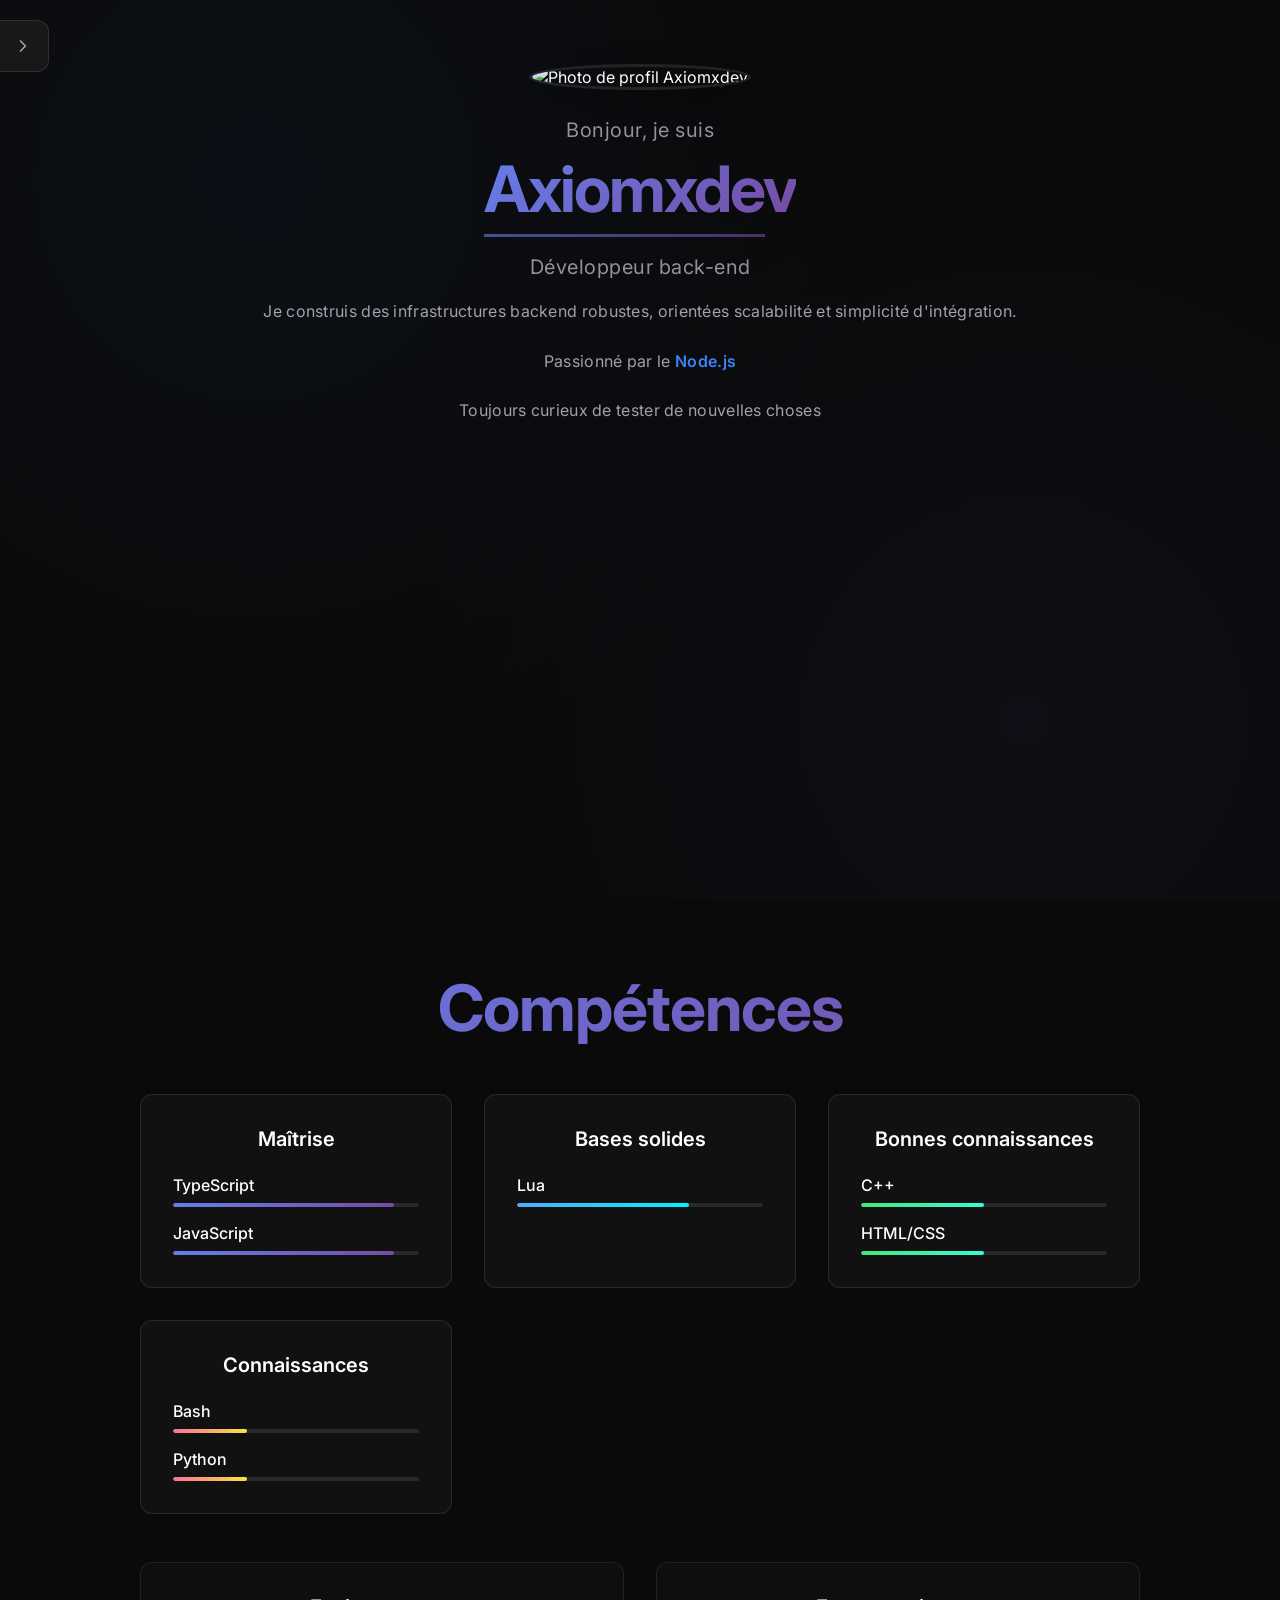
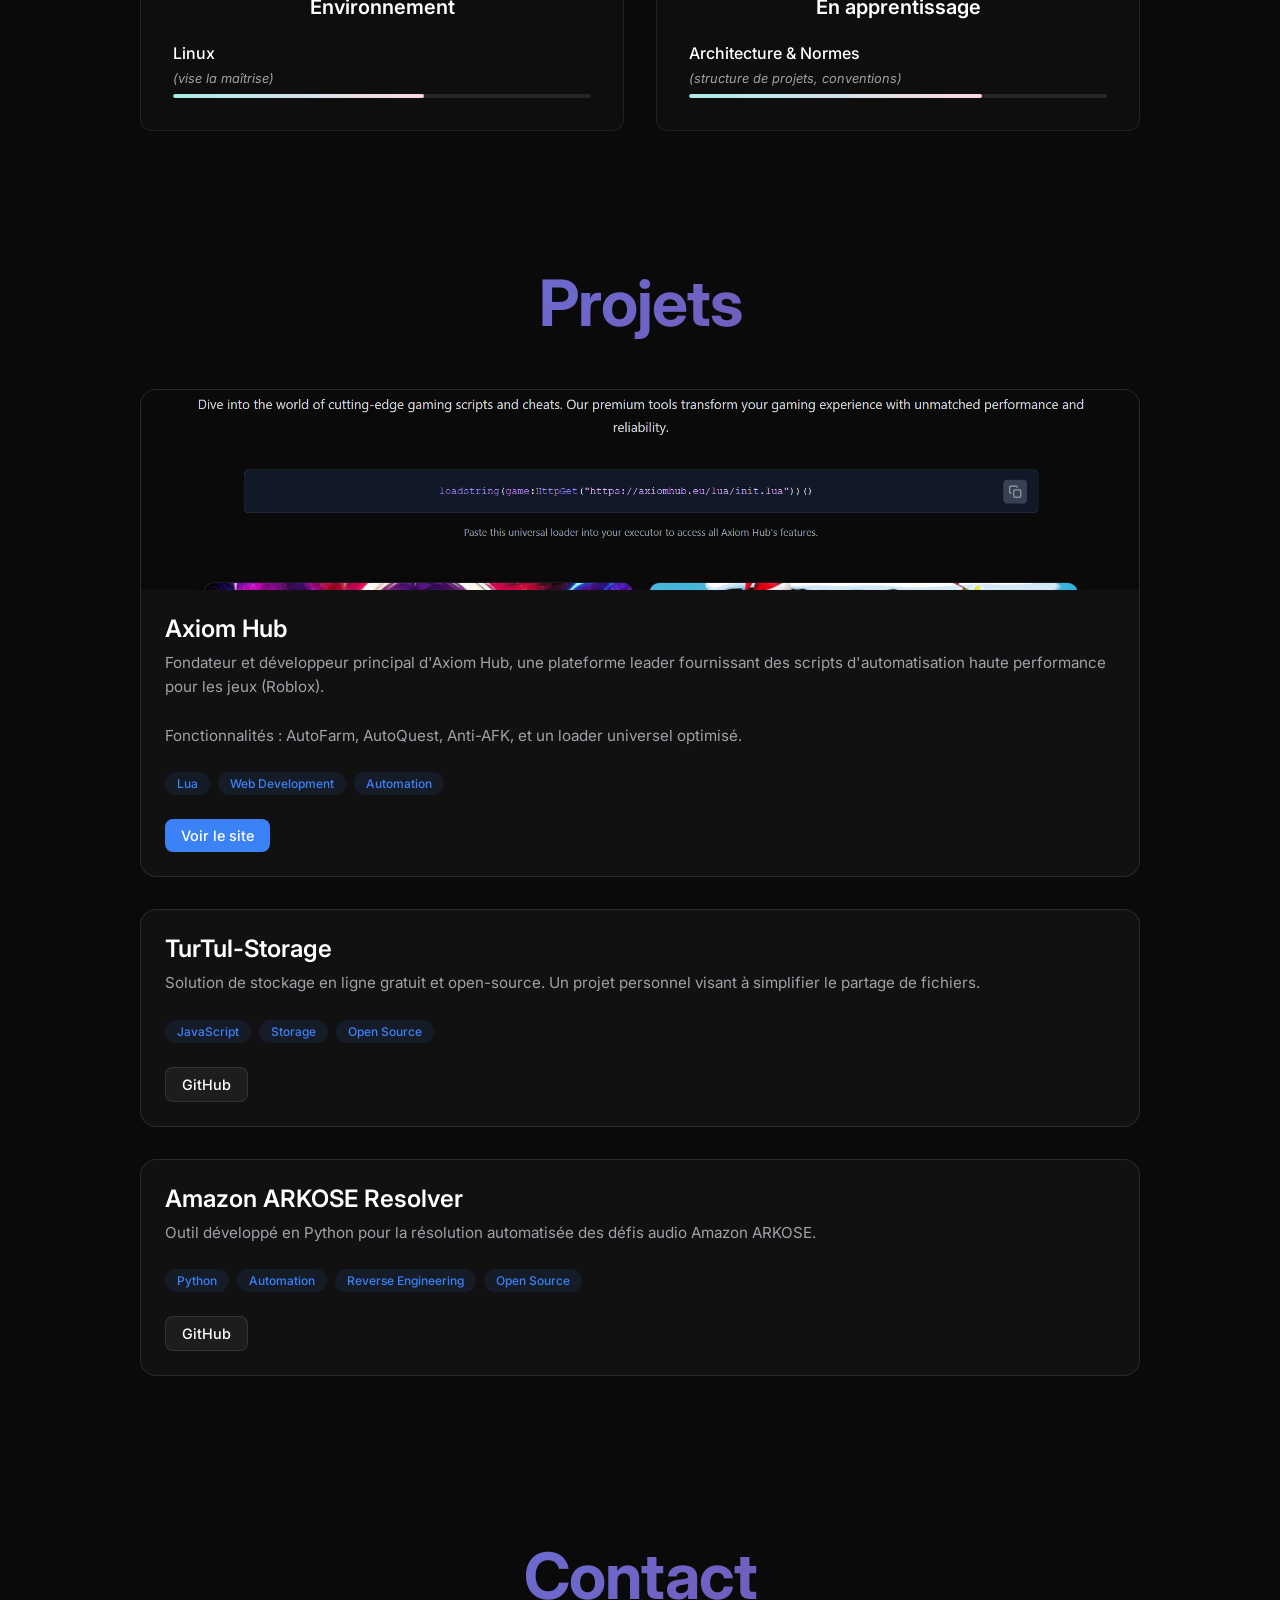
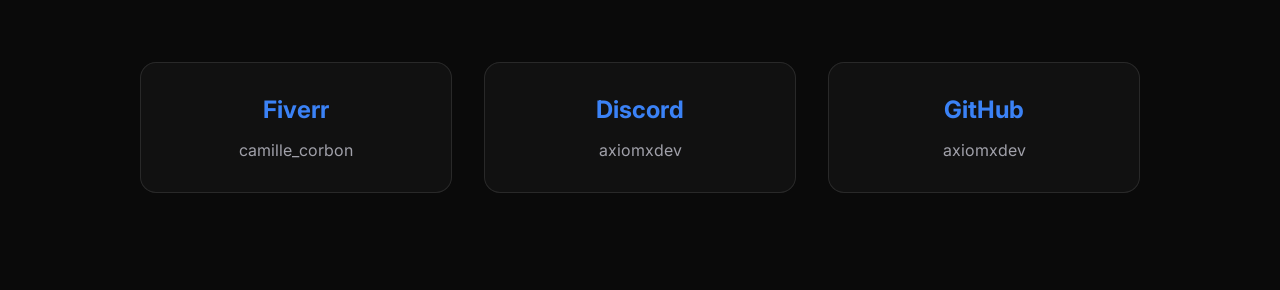
==== index.html @ a94a28b5 "Initialisation et mise à jour du portfolio : section projets, contacts, corrections d'affichage" ====
<!DOCTYPE html>
<html lang="fr">
<head>
    <meta charset="UTF-8">
    <meta name="viewport" content="width=device-width, initial-scale=1.0">
    <title>Portfolio Axiomxdev</title>
    <link rel="stylesheet" href="css/home.css">
</head>
<body>
    <header>
        <nav class="navbar">
            <ul>
                <li><a href="#Presentation">Présentation</a></li>
                <li><a href="#Skills">Compétences</a></li>
                <li><a href="#Projects">Projets</a></li>
                <li><a href="#Contact">Contact</a></li>
            </ul>
        </nav>
        
    </header>
    <main class="content">
        <section class="presentation" id="Presentation">
            <div class="profile-photo">
                <img src="img/moi.png" alt="Photo de profil Axiomxdev">
            </div>
            <div class="presentation-text">
                <br>
                <p class="p-normal">
                    Bonjour, je suis
                </p>
                <p class="p-huge">
                    <strong>Axiomxdev</strong>
                </p>
                <br>
                <p class="p-normal">
                    Développeur back-end
                </p>
                <p class="p-description">
                    Je construis des infrastructures backend robustes, orientées scalabilité et simplicité d'intégration.
                </p>
                <p class="p-description">
                    Passionné par le <span class="highlight">Node.js</span>
                </p>
                <p class="p-description">
                    Toujours curieux de tester de nouvelles choses
                </p>
            </div>
        </section>
        
        <section class="skills" id="Skills">
            <div class="skills-container">
                <h2 class="section-title">Compétences</h2>
                
                <div class="skills-grid">
                    <div class="skill-category">
                        <h3 class="category-title">Maîtrise</h3>
                        <div class="skills-list">
                            <div class="skill-item expert">
                                <span class="skill-name">TypeScript</span>
                                <div class="skill-level"></div>
                            </div>
                            <div class="skill-item expert">
                                <span class="skill-name">JavaScript</span>
                                <div class="skill-level"></div>
                            </div>
                        </div>
                    </div>
                    
                    <div class="skill-category">
                        <h3 class="category-title">Bases solides</h3>
                        <div class="skills-list">
                            <div class="skill-item intermediate">
                                <span class="skill-name">Lua</span>
                                <div class="skill-level"></div>
                            </div>
                        </div>
                    </div>
                    
                    <div class="skill-category">
                        <h3 class="category-title">Bonnes connaissances</h3>
                        <div class="skills-list">
                            <div class="skill-item good">
                                <span class="skill-name">C++</span>
                                <div class="skill-level"></div>
                            </div>
                            <div class="skill-item good">
                                <span class="skill-name">HTML/CSS</span>
                                <div class="skill-level"></div>
                            </div>
                        </div>
                    </div>
                    
                    <div class="skill-category">
                        <h3 class="category-title">Connaissances</h3>
                        <div class="skills-list">
                            <div class="skill-item basic">
                                <span class="skill-name">Bash</span>
                                <div class="skill-level"></div>
                            </div>
                            <div class="skill-item basic">
                                <span class="skill-name">Python</span>
                                <div class="skill-level"></div>
                            </div>
                        </div>
                    </div>
                </div>
                
                <div class="additional-skills">
                    <div class="environment-skill">
                        <h3 class="category-title">Environnement</h3>
                        <div class="skill-item learning-basic">
                            <span class="skill-name">Linux</span>
                            <span class="skill-note">(vise la maîtrise)</span>
                            <div class="skill-level"></div>
                        </div>
                    </div>
                    
                    <div class="learning-skill">
                        <h3 class="category-title">En apprentissage</h3>
                        <div class="skill-item learning-good">
                            <span class="skill-name">Architecture & Normes</span>
                            <span class="skill-note">(structure de projets, conventions)</span>
                            <div class="skill-level"></div>
                        </div>
                    </div>
                </div>
            </div>
        </section>
        <section class="projects" id="Projects">
            <div class="skills-container">
                <h2 class="section-title">Projets</h2>
                
                <div class="projects-grid">
                    <!-- Axiom Hub -->
                    <div class="project-card">
                        <div class="project-image">
                            <img src="img/axiomhub.png" alt="Axiom Hub">
                        </div>
                        <div class="project-content">
                            <h3 class="project-title">Axiom Hub</h3>
                            <p class="project-description">
                                Fondateur et développeur principal d'Axiom Hub, une plateforme leader fournissant des scripts d'automatisation haute performance pour les jeux (Roblox). 
                                <br><br>
                                Fonctionnalités : AutoFarm, AutoQuest, Anti-AFK, et un loader universel optimisé.
                            </p>
                            <div class="project-tags">
                                <span class="tag">Lua</span>
                                <span class="tag">Web Development</span>
                                <span class="tag">Automation</span>
                            </div>
                            <div class="project-links">
                                <a href="https://axiomhub.eu" target="_blank" class="btn-project btn-primary">Voir le site</a>
                            </div>
                        </div>
                    </div>

                    <!-- TurTul-Storage -->
                    <div class="project-card">
                        <div class="project-content">
                            <h3 class="project-title">TurTul-Storage</h3>
                            <p class="project-description">
                                Solution de stockage en ligne gratuit et open-source. Un projet personnel visant à simplifier le partage de fichiers.
                            </p>
                            <div class="project-tags">
                                <span class="tag">JavaScript</span>
                                <span class="tag">Storage</span>
                                <span class="tag">Open Source</span>
                            </div>
                            <div class="project-links">
                                <a href="https://github.com/axiomxdev/TurTul-Storage" target="_blank" class="btn-project btn-secondary">GitHub</a>
                            </div>
                        </div>
                    </div>

                    <!-- Amazon ARKOSE Resolver -->
                    <div class="project-card">
                        <div class="project-content">
                            <h3 class="project-title">Amazon ARKOSE Resolver</h3>
                            <p class="project-description">
                                Outil développé en Python pour la résolution automatisée des défis audio Amazon ARKOSE.
                            </p>
                            <div class="project-tags">
                                <span class="tag">Python</span>
                                <span class="tag">Automation</span>
                                <span class="tag">Reverse Engineering</span>
                                <span class="tag">Open Source</span>
                            </div>
                            <div class="project-links">
                                <a href="https://github.com/axiomxdev/Amazon-ARKOSE-audio-resolver" target="_blank" class="btn-project btn-secondary">GitHub</a>
                            </div>
                        </div>
                    </div>
                </div>
            </div>
        </section>

        <section class="contact" id="Contact">
            <div class="skills-container">
                <h2 class="section-title">Contact</h2>
                <div class="contact-grid">
                    <a href="https://www.fiverr.com/camille_corbon" target="_blank" class="contact-card">
                        <div class="contact-icon">
                            <span>Fiverr</span>
                        </div>
                        <div class="contact-info">
                            <p>camille_corbon</p>
                        </div>
                    </a>
                    
                    <div class="contact-card">
                        <div class="contact-icon">
                            <span>Discord</span>
                        </div>
                        <div class="contact-info">
                            <p>axiomxdev</p>
                        </div>
                    </div>

                    <a href="https://github.com/axiomxdev" target="_blank" class="contact-card">
                        <div class="contact-icon">
                            <span>GitHub</span>
                        </div>
                        <div class="contact-info">
                            <p>axiomxdev</p>
                        </div>
                    </a>
                </div>
            </div>
        </section>
    </main>
    <script src="js/home.js"></script>
</body>
</html>
---- css/home.css ----
/* Import de polices modernes */
@import url('https://fonts.googleapis.com/css2?family=Inter:wght@300;400;500;600;700&family=JetBrains+Mono:wght@400;500&display=swap');

/* Variables CSS pour une cohérence visuelle */
:root {
    --primary-color: #0a0a0a;
    --secondary-color: #1a1a1a;
    --accent-color: #3b82f6;
    --text-primary: #ffffff;
    --text-secondary: #a1a1aa;
    --gradient-primary: linear-gradient(135deg, #667eea 0%, #764ba2 100%);
    --navbar-bg: rgba(26, 26, 26, 0.95);
    --navbar-height: 70px;
}

/* Reset et base */
* {
    margin: 0;
    padding: 0;
    box-sizing: border-box;
}

body {
    font-family: 'Inter', sans-serif;
    background: var(--primary-color);
    color: var(--text-primary);
    overflow-x: hidden;
    min-height: 100vh;
    position: relative;
}

/* Arrière-plan subtil sans animation */
body::before {
    content: '';
    position: fixed;
    top: 0;
    left: 0;
    width: 100%;
    height: 100%;
    background:
        radial-gradient(circle at 20% 20%, rgba(59, 130, 246, 0.05) 0%, transparent 50%),
        radial-gradient(circle at 80% 80%, rgba(139, 92, 246, 0.05) 0%, transparent 50%);
    z-index: -1;
}

/* Navigation latérale rétractable */
.navbar {
    position: fixed;
    top: 0;
    left: -250px;
    /* Complètement cachée */
    width: 250px;
    height: 100vh;
    background: var(--navbar-bg);
    backdrop-filter: blur(10px);
    border-right: 1px solid rgba(255, 255, 255, 0.1);
    z-index: 1000;
    padding: 2rem 0;
    display: flex;
    align-items: flex-start;
    justify-content: flex-start;
    transition: left 0.3s ease;
}

.navbar:hover {
    left: 0;
}

/* Flèche SVG plus belle */
.navbar::after {
    content: '';
    position: absolute;
    right: -50px;
    top: 20px;
    width: 50px;
    height: 50px;
    background: var(--navbar-bg);
    border-radius: 0 12px 12px 0;
    display: flex;
    align-items: center;
    justify-content: center;
    transition: all 0.3s ease;
    border: 1px solid rgba(255, 255, 255, 0.1);
    border-left: none;
    background-image: url("data:image/svg+xml,%3Csvg xmlns='http://www.w3.org/2000/svg' width='24' height='24' viewBox='0 0 24 24' fill='none' stroke='%23a1a1aa' stroke-width='2' stroke-linecap='round' stroke-linejoin='round'%3E%3Cpath d='M9 18l6-6-6-6'/%3E%3C/svg%3E");
    background-repeat: no-repeat;
    background-position: center;
    background-size: 20px;
}

.navbar:hover::after {
    background-image: url("data:image/svg+xml,%3Csvg xmlns='http://www.w3.org/2000/svg' width='24' height='24' viewBox='0 0 24 24' fill='none' stroke='%23ffffff' stroke-width='2' stroke-linecap='round' stroke-linejoin='round'%3E%3Cpath d='M15 18l-6-6 6-6'/%3E%3C/svg%3E");
}

.navbar ul {
    display: flex;
    flex-direction: column;
    align-items: stretch;
    justify-content: flex-start;
    list-style: none;
    gap: 0.5rem;
    width: 100%;
    padding: 0 1rem;
}

.navbar li a {
    color: var(--text-secondary);
    text-decoration: none;
    font-weight: 500;
    padding: 1rem 1.5rem;
    border-radius: 8px;
    transition: all 0.3s ease;
    display: block;
    text-align: left;
    width: 100%;
}

.navbar li a:hover {
    color: var(--text-primary);
    background: rgba(59, 130, 246, 0.1);
}

/* Header fixe */
header {
    position: fixed;
    top: 0;
    left: 0;
    width: 100%;
    z-index: 999;
}

/* Content défilable avec padding pour le bouton */
.content {
    position: relative;
    z-index: 1;
    padding-left: 60px;
    /* Espace pour le bouton */
    padding-right: 60px;
    /* Espace symétrique */
}

/* Section principale repositionnée */
.presentation {
    margin-left: 0;
    padding: 4rem 0 2rem 0;
    /* Pas de padding latéral - hérite de content */
    min-height: 100vh;
    /* Hauteur pleine écran */
    display: flex;
    flex-direction: column;
    justify-content: center;
    align-items: center;
    /* Centre horizontalement */
    position: relative;
}

/* Container pour la photo et le texte */
.presentation-container {
    display: flex;
    align-items: center;
    gap: 3rem;
    width: 100%;
    justify-content: center;
    /* Centre le container */
}

/* Photo de profil */
.profile-photo {
    flex-shrink: 0;
}

.profile-photo img {
    width: 200px;
    height: 200px;
    border-radius: 50%;
    border: 3px solid rgba(255, 255, 255, 0.1);
    box-shadow: 0 10px 30px rgba(0, 0, 0, 0.3);
    backface-visibility: hidden;
}

/* Container pour le texte */
.presentation-text {
    flex: 1;
    display: flex;
    flex-direction: column;
    align-items: center;
    /* Centre le texte */
    text-align: center;
    /* Centre le texte */
}

/* Description professionnelle */
.description {
    margin-top: 2rem;
    max-width: 500px;
    text-align: center;
    /* Centre la description */
}

.p-description {
    font-size: 1rem;
    font-weight: 400;
    color: var(--text-secondary);
    margin: 0.75rem 0;
    line-height: 1.6;
    letter-spacing: 0.3px;
}

.highlight {
    color: var(--accent-color);
    font-weight: 600;
}

/* Styles pour les paragraphes sans animations excessives */
.p-normal {
    font-size: 1.25rem;
    font-weight: 400;
    color: var(--text-secondary);
    margin: 0.5rem 0;
    letter-spacing: 0.5px;
    opacity: 0.9;
}

.p-normal:first-child {
    margin-top: 0;
}

.p-normal:last-child {
    margin-top: 1rem;
}

.p-huge {
    font-size: clamp(2rem, 8vw, 4rem);
    font-weight: 700;
    background: var(--gradient-primary);
    -webkit-background-clip: text;
    -webkit-text-fill-color: transparent;
    background-clip: text;
    position: relative;
    letter-spacing: -2px;
}

.p-huge::after {
    content: '';
    position: absolute;
    bottom: -10px;
    left: 0;
    width: 90%;
    height: 3px;
    background: var(--gradient-primary);
    opacity: 0.6;
}

/* Section Skills */
.skills {
    padding: 4rem 0;
    min-height: 100vh;
    display: flex;
    flex-direction: column;
    justify-content: center;
}

.skills-container {
    max-width: 1000px;
    margin: 0 auto;
    width: 100%;
}

.section-title {
    font-size: clamp(2.5rem, 6vw, 4rem);
    font-weight: 700;
    background: var(--gradient-primary);
    -webkit-background-clip: text;
    -webkit-text-fill-color: transparent;
    background-clip: text;
    text-align: center;
    margin-bottom: 3rem;
    letter-spacing: -1px;
}

/* Grille des compétences */
.skills-grid {
    display: grid;
    grid-template-columns: repeat(auto-fit, minmax(250px, 1fr));
    gap: 2rem;
    margin-bottom: 3rem;
}

.skill-category {
    background: rgba(255, 255, 255, 0.03);
    padding: 2rem;
    border-radius: 12px;
    border: 1px solid rgba(255, 255, 255, 0.1);
}

.category-title {
    font-size: 1.25rem;
    font-weight: 600;
    color: var(--text-primary);
    margin-bottom: 1.5rem;
    text-align: center;
}

.skills-list {
    display: flex;
    flex-direction: column;
    gap: 1rem;
}

/* Items de compétences */
.skill-item {
    display: flex;
    flex-direction: column;
    gap: 0.5rem;
}

.skill-name {
    font-size: 1rem;
    font-weight: 500;
    color: var(--text-primary);
}

.skill-note {
    font-size: 0.8rem;
    color: var(--text-secondary);
    font-style: italic;
}

/* Barres de niveau */
.skill-level {
    height: 4px;
    background: rgba(255, 255, 255, 0.1);
    border-radius: 2px;
    position: relative;
    overflow: hidden;
}

.skill-level::before {
    content: '';
    position: absolute;
    top: 0;
    left: 0;
    height: 100%;
    border-radius: 2px;
    transition: width 0.8s ease;
}

/* Niveaux de compétences */
.expert .skill-level::before {
    width: 90%;
    background: linear-gradient(90deg, #667eea 0%, #764ba2 100%);
}

.intermediate .skill-level::before {
    width: 70%;
    background: linear-gradient(90deg, #4facfe 0%, #00f2fe 100%);
}

.good .skill-level::before {
    width: 50%;
    background: linear-gradient(90deg, #43e97b 0%, #38f9d7 100%);
}

.basic .skill-level::before {
    width: 30%;
    background: linear-gradient(90deg, #fa709a 0%, #fee140 100%);
}

.learning-good .skill-level::before {
    width: 70%;
    background: linear-gradient(90deg, #a8edea 0%, #fed6e3 100%);
}

.learning-basic .skill-level::before {
    width: 60%;
    background: linear-gradient(90deg, #a8edea 0%, #fed6e3 100%);
}

/* Compétences additionnelles */
.additional-skills {
    display: grid;
    grid-template-columns: repeat(auto-fit, minmax(300px, 1fr));
    gap: 2rem;
}

.environment-skill,
.learning-skill {
    background: rgba(255, 255, 255, 0.02);
    padding: 2rem;
    border-radius: 12px;
    border: 1px solid rgba(255, 255, 255, 0.08);
}

/* Responsive design */
@media (max-width: 1024px) {
    .navbar {
        width: 200px;
        left: -200px;
        /* Complètement cachée */
    }

    .navbar::after {
        right: -45px;
        width: 45px;
        height: 45px;
    }

    .content {
        padding-left: 45px;
        padding-right: 45px;
    }

    .presentation {
        padding: 2rem 0;
        /* Pas de padding latéral - hérite de content */
    }

    .presentation-container {
        gap: 2rem;
    }

    .profile-photo img {
        width: 150px;
        height: 150px;
    }
}

@media (max-width: 768px) {
    .navbar {
        width: 200px;
        left: -200px;
        /* Complètement cachée */
    }

    .navbar::after {
        right: -30px;
        width: 30px;
        height: 30px;
    }

    .content {
        padding-left: 30px;
        padding-right: 30px;
        padding-top: 50px;
        /* Espace pour le bouton mobile */
    }

    .presentation {
        padding: 2rem 1rem;
        /* Garde le padding latéral sur mobile */
        justify-content: flex-start;
    }

    .presentation-container {
        flex-direction: column;
        text-align: center;
        gap: 2rem;
    }

    .presentation-text {
        align-items: center;
    }

    .description {
        text-align: center;
        margin-top: 1.5rem;
    }

    .p-description {
        font-size: 0.9rem;
    }

    .profile-photo img {
        width: 120px;
        height: 120px;
    }

    .p-normal {
        font-size: 1.1rem;
    }

    .p-huge {
        letter-spacing: -1px;
        margin: 0.5rem 0;
    }
}

@media (max-width: 480px) {
    .navbar ul {
        gap: 0.5rem;
    }

    .navbar li a {
        padding: 0.4rem 0.8rem;
        font-size: 0.8rem;
    }

    .p-normal {
        font-size: 1rem;
    }
}

/* Amélioration de l'accessibilité */
*:focus {
    outline: 2px solid var(--accent-color);
    outline-offset: 2px;
}

/* Section Projets */
.projects {
    padding: 4rem 0;
    min-height: 100vh;
    display: flex;
    flex-direction: column;
    justify-content: center;
}

.projects-grid {
    display: flex;
    flex-direction: column;
    gap: 2rem;
    margin-top: 2rem;
}

.project-card {
    background: rgba(255, 255, 255, 0.03);
    border-radius: 16px;
    border: 1px solid rgba(255, 255, 255, 0.1);
    overflow: hidden;
    transition: transform 0.3s ease, box-shadow 0.3s ease;
    display: flex;
    flex-direction: column;
}

.project-card:hover {
    transform: translateY(-5px);
    box-shadow: 0 10px 30px rgba(0, 0, 0, 0.2);
    border-color: rgba(59, 130, 246, 0.3);
}

.project-image {
    width: 100%;
    height: 200px;
    background: rgba(0, 0, 0, 0.2);
    display: flex;
    align-items: center;
    justify-content: center;
    overflow: hidden;
    position: relative;
}

.project-image img {
    width: 100%;
    height: 100%;
    object-fit: cover;
    transition: transform 0.5s ease;
}

.project-card:hover .project-image img {
    transform: scale(1.05);
}

.project-content {
    padding: 1.5rem;
    flex: 1;
    display: flex;
    flex-direction: column;
}

.project-title {
    font-size: 1.5rem;
    font-weight: 600;
    color: var(--text-primary);
    margin-bottom: 0.5rem;
}

.project-description {
    font-size: 0.95rem;
    color: var(--text-secondary);
    line-height: 1.6;
    margin-bottom: 1.5rem;
    flex: 1;
}

.project-tags {
    display: flex;
    flex-wrap: wrap;
    gap: 0.5rem;
    margin-bottom: 1.5rem;
}

.tag {
    font-size: 0.75rem;
    padding: 0.25rem 0.75rem;
    border-radius: 20px;
    background: rgba(59, 130, 246, 0.1);
    color: var(--accent-color);
    font-weight: 500;
}

.project-links {
    display: flex;
    gap: 1rem;
}

.btn-project {
    padding: 0.5rem 1rem;
    border-radius: 8px;
    text-decoration: none;
    font-size: 0.9rem;
    font-weight: 500;
    transition: all 0.3s ease;
    display: inline-flex;
    align-items: center;
    gap: 0.5rem;
}

.btn-primary {
    background: var(--accent-color);
    color: white;
}

.btn-primary:hover {
    background: #2563eb;
}

.btn-secondary {
    background: rgba(255, 255, 255, 0.05);
    color: var(--text-primary);
    border: 1px solid rgba(255, 255, 255, 0.1);
}

.btn-secondary:hover {
    background: rgba(255, 255, 255, 0.1);
}

/* Section Contact */
.contact {
    padding: 4rem 0;
    min-height: 50vh;
    display: flex;
    flex-direction: column;
    justify-content: center;
}

.contact-grid {
    display: grid;
    grid-template-columns: repeat(auto-fit, minmax(250px, 1fr));
    gap: 2rem;
    margin-top: 2rem;
}

.contact-card {
    background: rgba(255, 255, 255, 0.03);
    border-radius: 16px;
    border: 1px solid rgba(255, 255, 255, 0.1);
    padding: 2rem;
    display: flex;
    flex-direction: column;
    align-items: center;
    text-align: center;
    text-decoration: none;
    transition: transform 0.3s ease, background 0.3s ease;
}

.contact-card:hover {
    transform: translateY(-5px);
    background: rgba(255, 255, 255, 0.05);
    border-color: var(--accent-color);
}

.contact-icon {
    font-size: 1.5rem;
    font-weight: 700;
    color: var(--accent-color);
    margin-bottom: 1rem;
}

.contact-info h3 {
    color: var(--text-primary);
    font-size: 1.2rem;
    margin-bottom: 0.5rem;
}

.contact-info p {
    color: var(--text-secondary);
    font-size: 1rem;
}
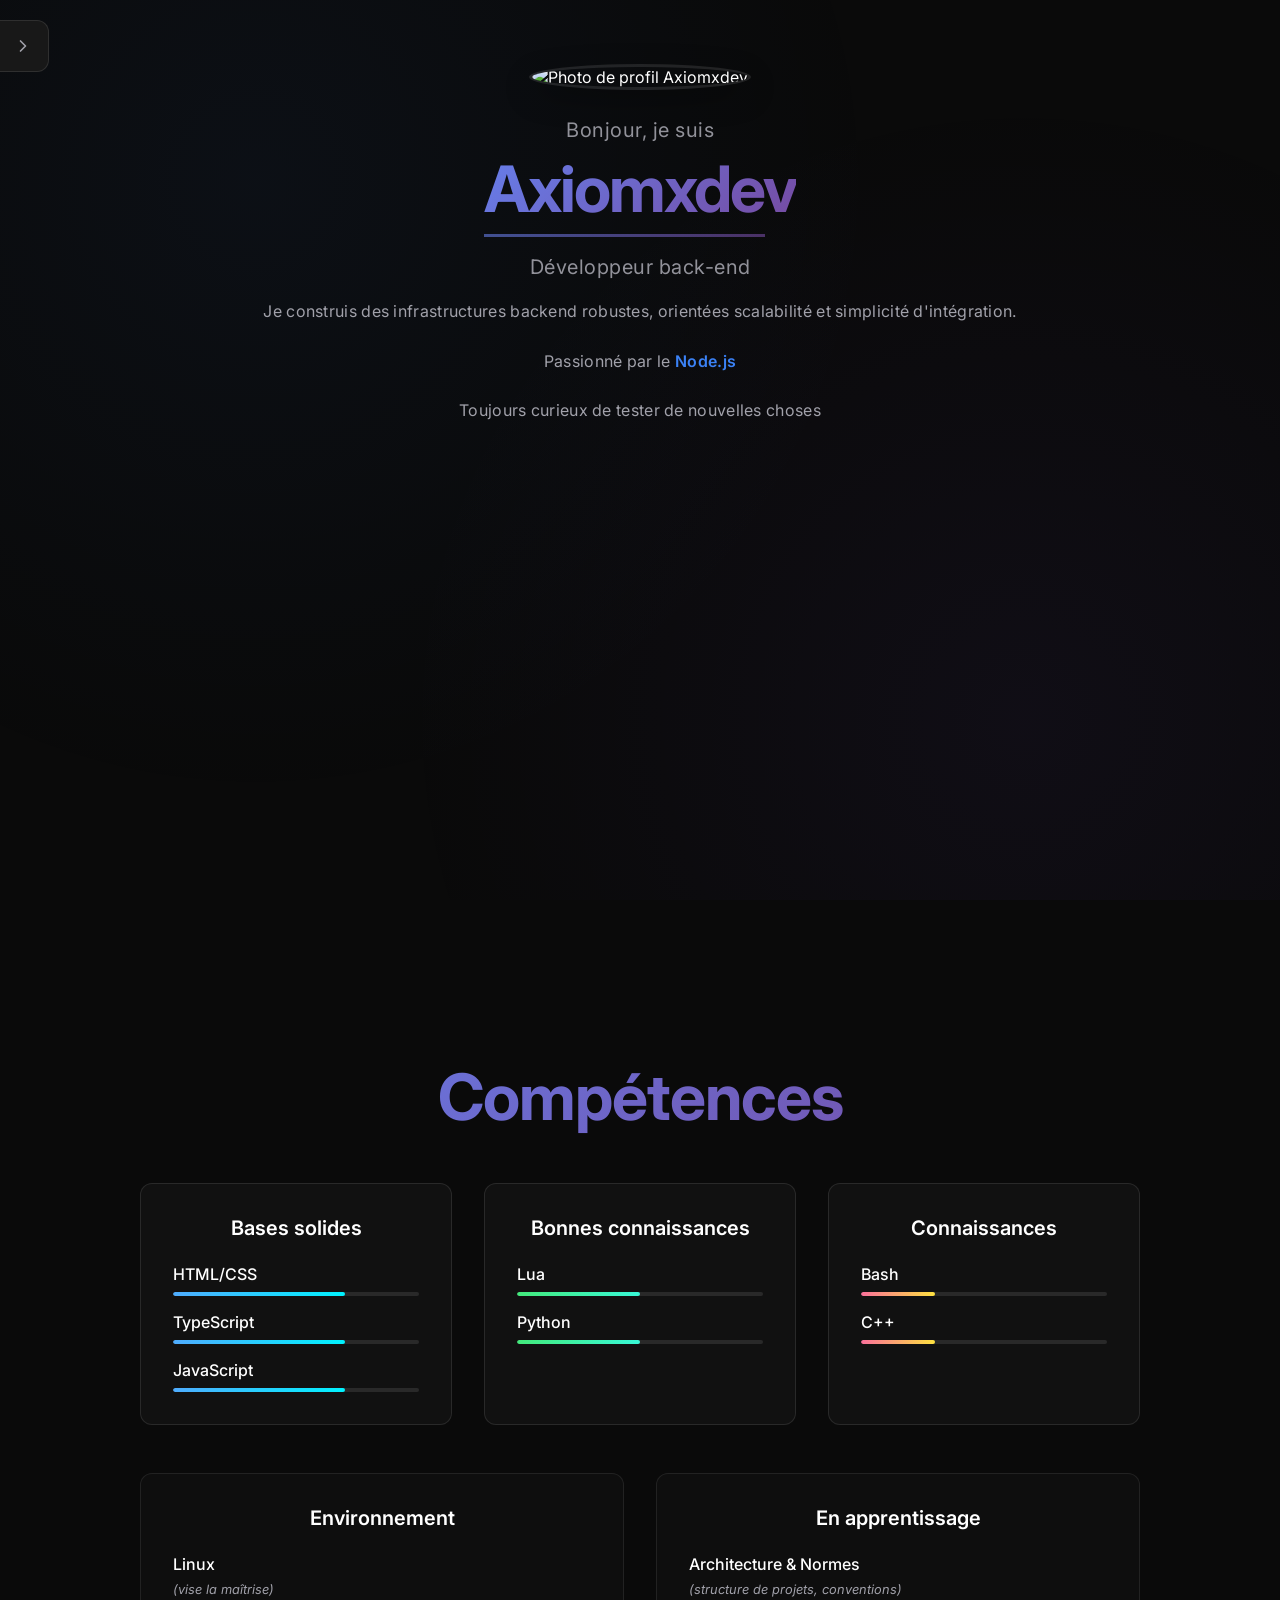
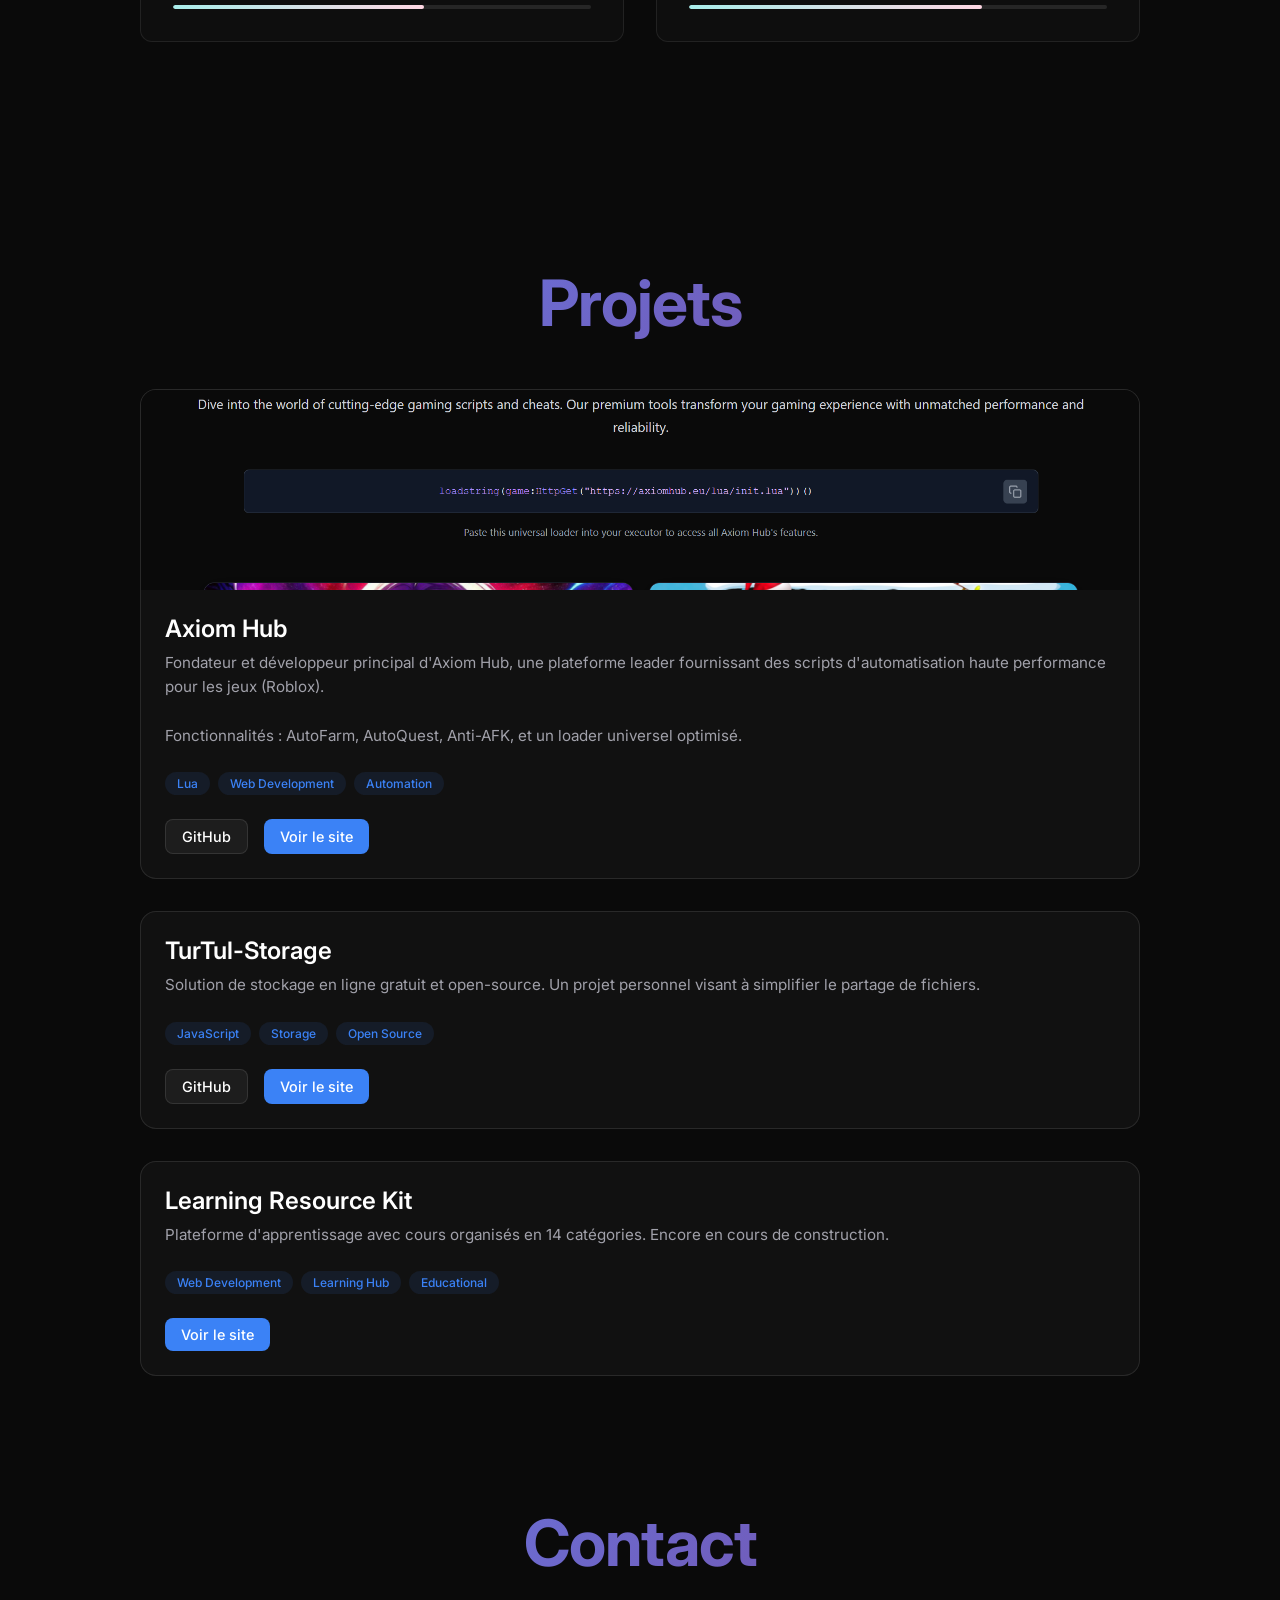
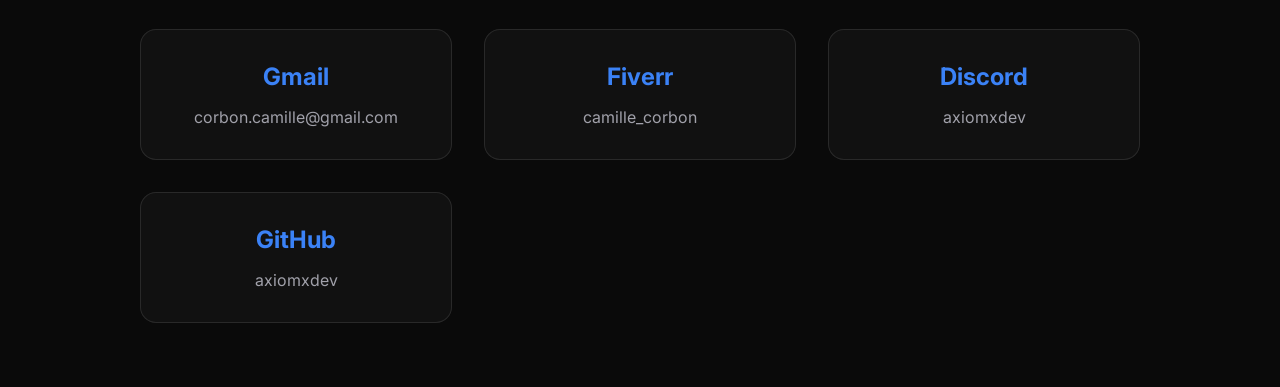
==== commit c062ccd2: "update" ====
--- a/index.html
+++ b/index.html
@@ -52,25 +52,20 @@
                 <h2 class="section-title">Compétences</h2>
                 
                 <div class="skills-grid">
-                    <div class="skill-category">
-                        <h3 class="category-title">Maîtrise</h3>
-                        <div class="skills-list">
-                            <div class="skill-item expert">
-                                <span class="skill-name">TypeScript</span>
-                                <div class="skill-level"></div>
-                            </div>
-                            <div class="skill-item expert">
-                                <span class="skill-name">JavaScript</span>
-                                <div class="skill-level"></div>
-                            </div>
-                        </div>
-                    </div>
                     
                     <div class="skill-category">
                         <h3 class="category-title">Bases solides</h3>
                         <div class="skills-list">
                             <div class="skill-item intermediate">
-                                <span class="skill-name">Lua</span>
+                                <span class="skill-name">HTML/CSS</span>
+                                <div class="skill-level"></div>
+                            </div>
+                            <div class="skill-item intermediate">
+                                <span class="skill-name">TypeScript</span>
+                                <div class="skill-level"></div>
+                            </div>
+                            <div class="skill-item intermediate">
+                                <span class="skill-name">JavaScript</span>
                                 <div class="skill-level"></div>
                             </div>
                         </div>
@@ -80,11 +75,11 @@
                         <h3 class="category-title">Bonnes connaissances</h3>
                         <div class="skills-list">
                             <div class="skill-item good">
-                                <span class="skill-name">C++</span>
+                                <span class="skill-name">Lua</span>
                                 <div class="skill-level"></div>
                             </div>
                             <div class="skill-item good">
-                                <span class="skill-name">HTML/CSS</span>
+                                <span class="skill-name">Python</span>
                                 <div class="skill-level"></div>
                             </div>
                         </div>
@@ -98,7 +93,7 @@
                                 <div class="skill-level"></div>
                             </div>
                             <div class="skill-item basic">
-                                <span class="skill-name">Python</span>
+                                <span class="skill-name">C++</span>
                                 <div class="skill-level"></div>
                             </div>
                         </div>
@@ -149,6 +144,7 @@
                                 <span class="tag">Automation</span>
                             </div>
                             <div class="project-links">
+                                <a href="https://github.com/axiomxdev/AxiomHubs" target="_blank" class="btn-project btn-secondary">GitHub</a>
                                 <a href="https://axiomhub.eu" target="_blank" class="btn-project btn-primary">Voir le site</a>
                             </div>
                         </div>
@@ -168,25 +164,25 @@
                             </div>
                             <div class="project-links">
                                 <a href="https://github.com/axiomxdev/TurTul-Storage" target="_blank" class="btn-project btn-secondary">GitHub</a>
-                            </div>
-                        </div>
-                    </div>
-
-                    <!-- Amazon ARKOSE Resolver -->
+                                <a href="https://axiomxdev.github.io/TurTul-Storage/" target="_blank" class="btn-project btn-primary">Voir le site</a>
+                            </div>
+                        </div>
+                    </div>
+
+                    <!-- Learning Resource Kit -->
                     <div class="project-card">
                         <div class="project-content">
-                            <h3 class="project-title">Amazon ARKOSE Resolver</h3>
+                            <h3 class="project-title">Learning Resource Kit</h3>
                             <p class="project-description">
-                                Outil développé en Python pour la résolution automatisée des défis audio Amazon ARKOSE.
+                                Plateforme d'apprentissage avec cours organisés en 14 catégories. Encore en cours de construction.
                             </p>
                             <div class="project-tags">
-                                <span class="tag">Python</span>
-                                <span class="tag">Automation</span>
-                                <span class="tag">Reverse Engineering</span>
-                                <span class="tag">Open Source</span>
+                                <span class="tag">Web Development</span>
+                                <span class="tag">Learning Hub</span>
+                                <span class="tag">Educational</span>
                             </div>
                             <div class="project-links">
-                                <a href="https://github.com/axiomxdev/Amazon-ARKOSE-audio-resolver" target="_blank" class="btn-project btn-secondary">GitHub</a>
+                                <a href="https://learningressourcekit.com" target="_blank" class="btn-project btn-primary">Voir le site</a>
                             </div>
                         </div>
                     </div>
@@ -198,6 +194,15 @@
             <div class="skills-container">
                 <h2 class="section-title">Contact</h2>
                 <div class="contact-grid">
+                    <a href="mailto:corbon.camille@gmail.com" class="contact-card">
+                        <div class="contact-icon">
+                            <span>Gmail</span>
+                        </div>
+                        <div class="contact-info">
+                            <p>corbon.camille@gmail.com</p>
+                        </div>
+                    </a>
+                    
                     <a href="https://www.fiverr.com/camille_corbon" target="_blank" class="contact-card">
                         <div class="contact-icon">
                             <span>Fiverr</span>
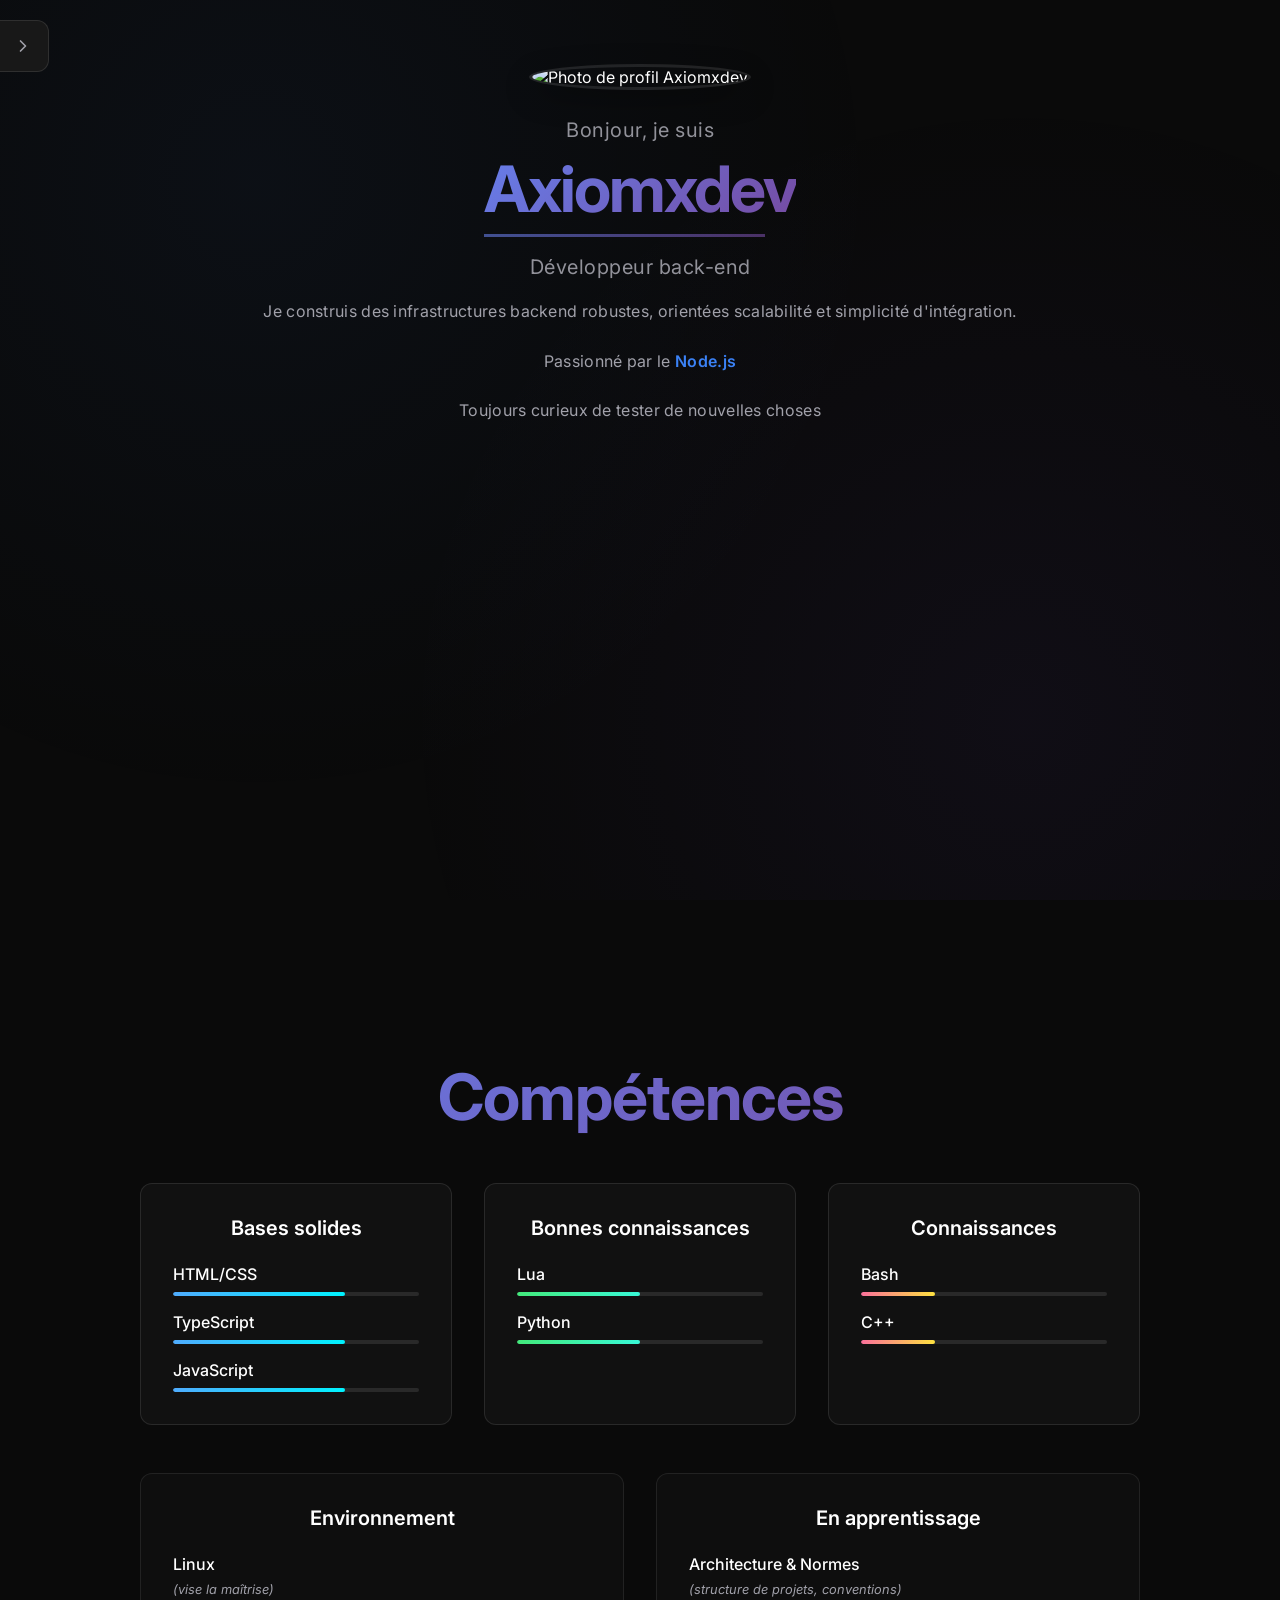
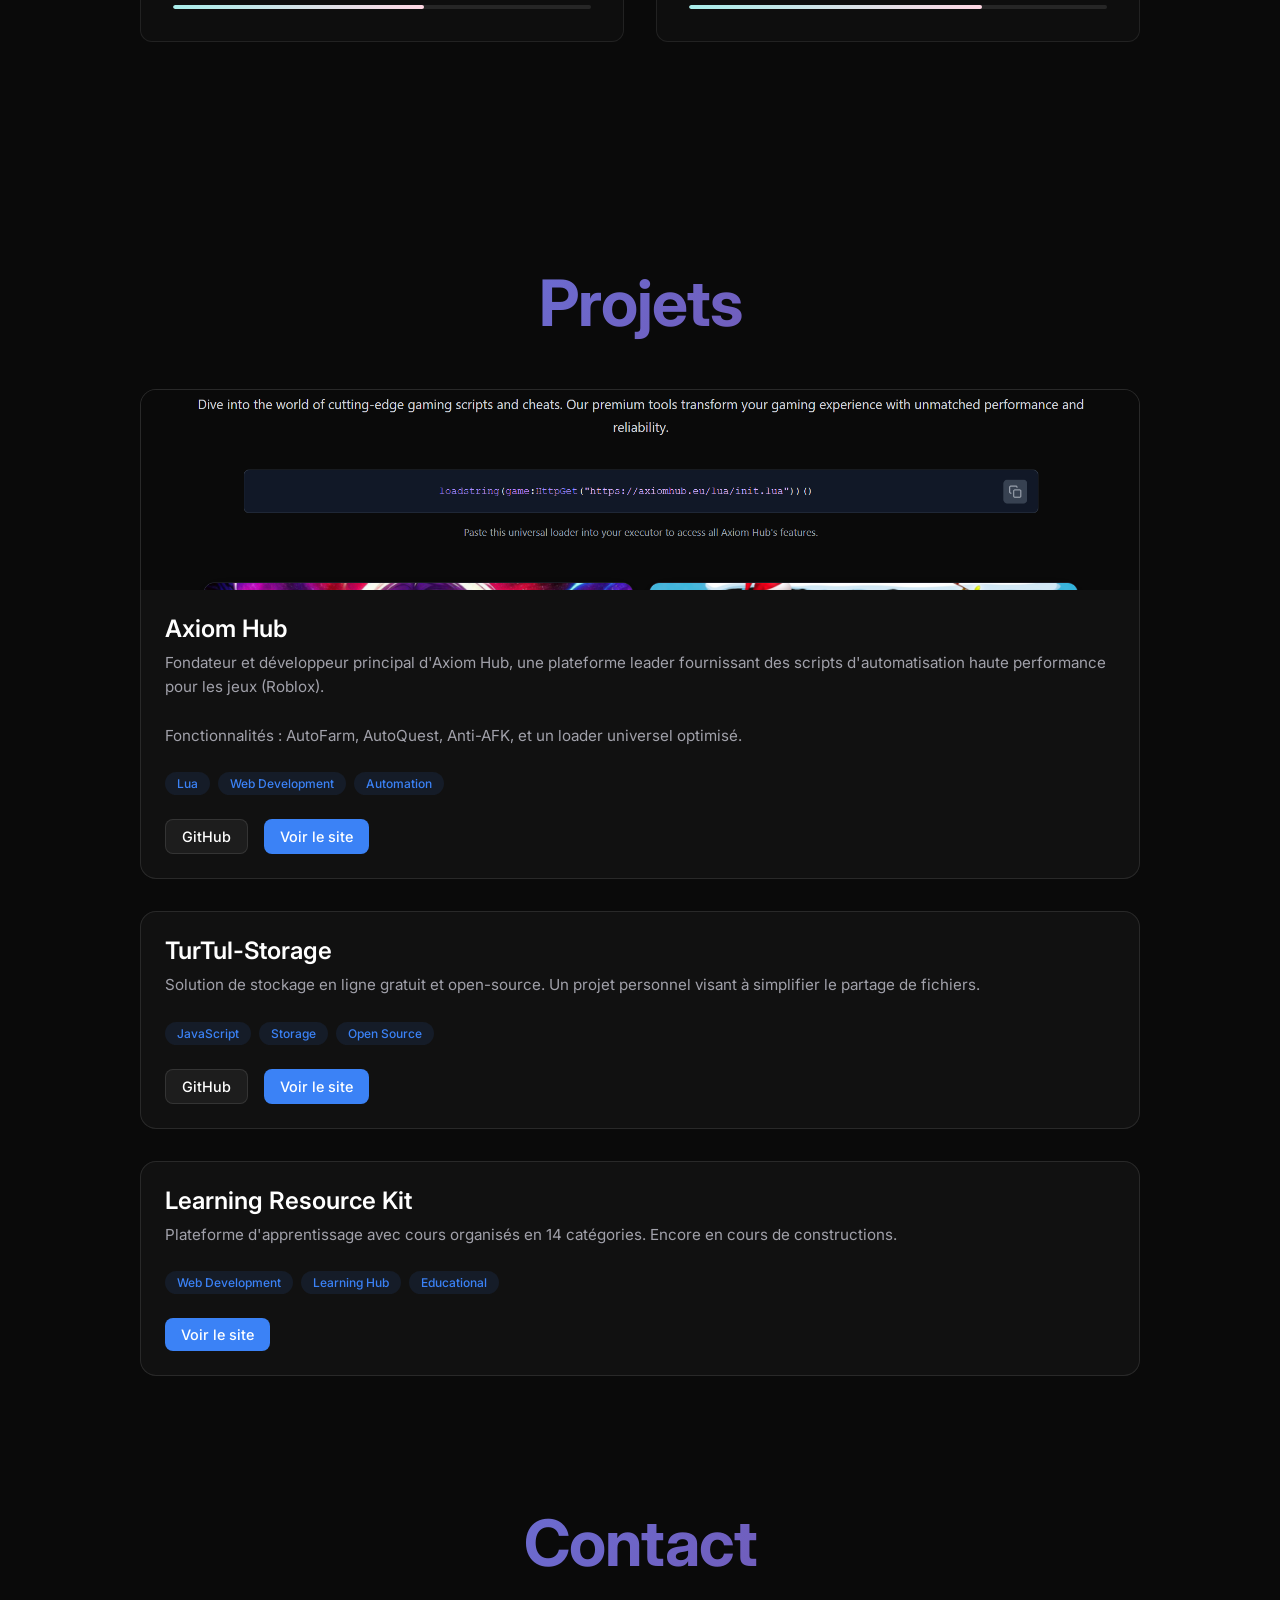
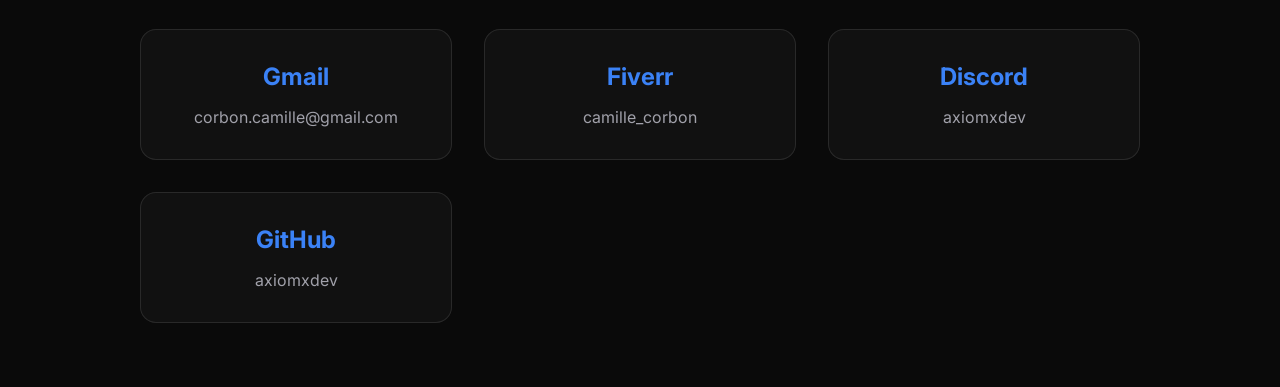
==== commit d035d898: "update" ====
--- a/index.html
+++ b/index.html
@@ -174,7 +174,7 @@
                         <div class="project-content">
                             <h3 class="project-title">Learning Resource Kit</h3>
                             <p class="project-description">
-                                Plateforme d'apprentissage avec cours organisés en 14 catégories. Encore en cours de construction.
+                                Plateforme d'apprentissage avec cours organisés en 14 catégories. Encore en cours de constructions.
                             </p>
                             <div class="project-tags">
                                 <span class="tag">Web Development</span>
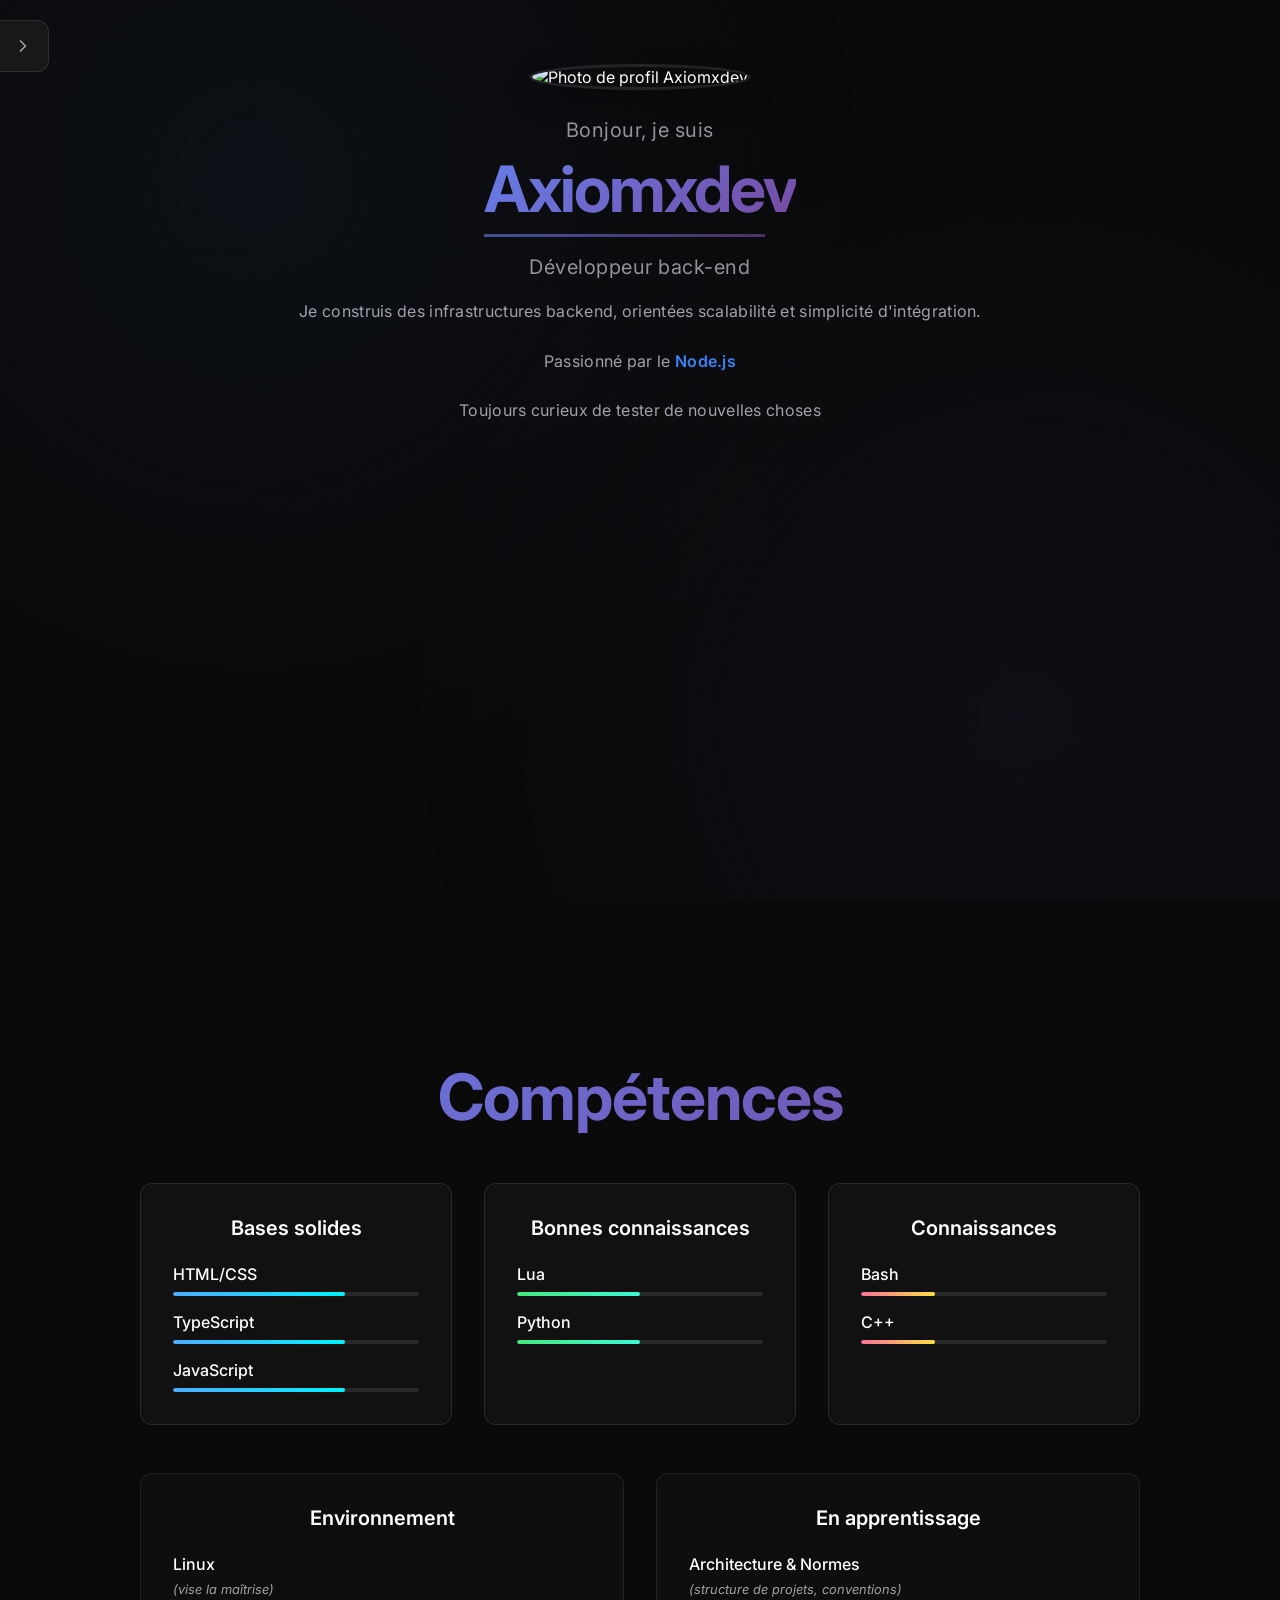
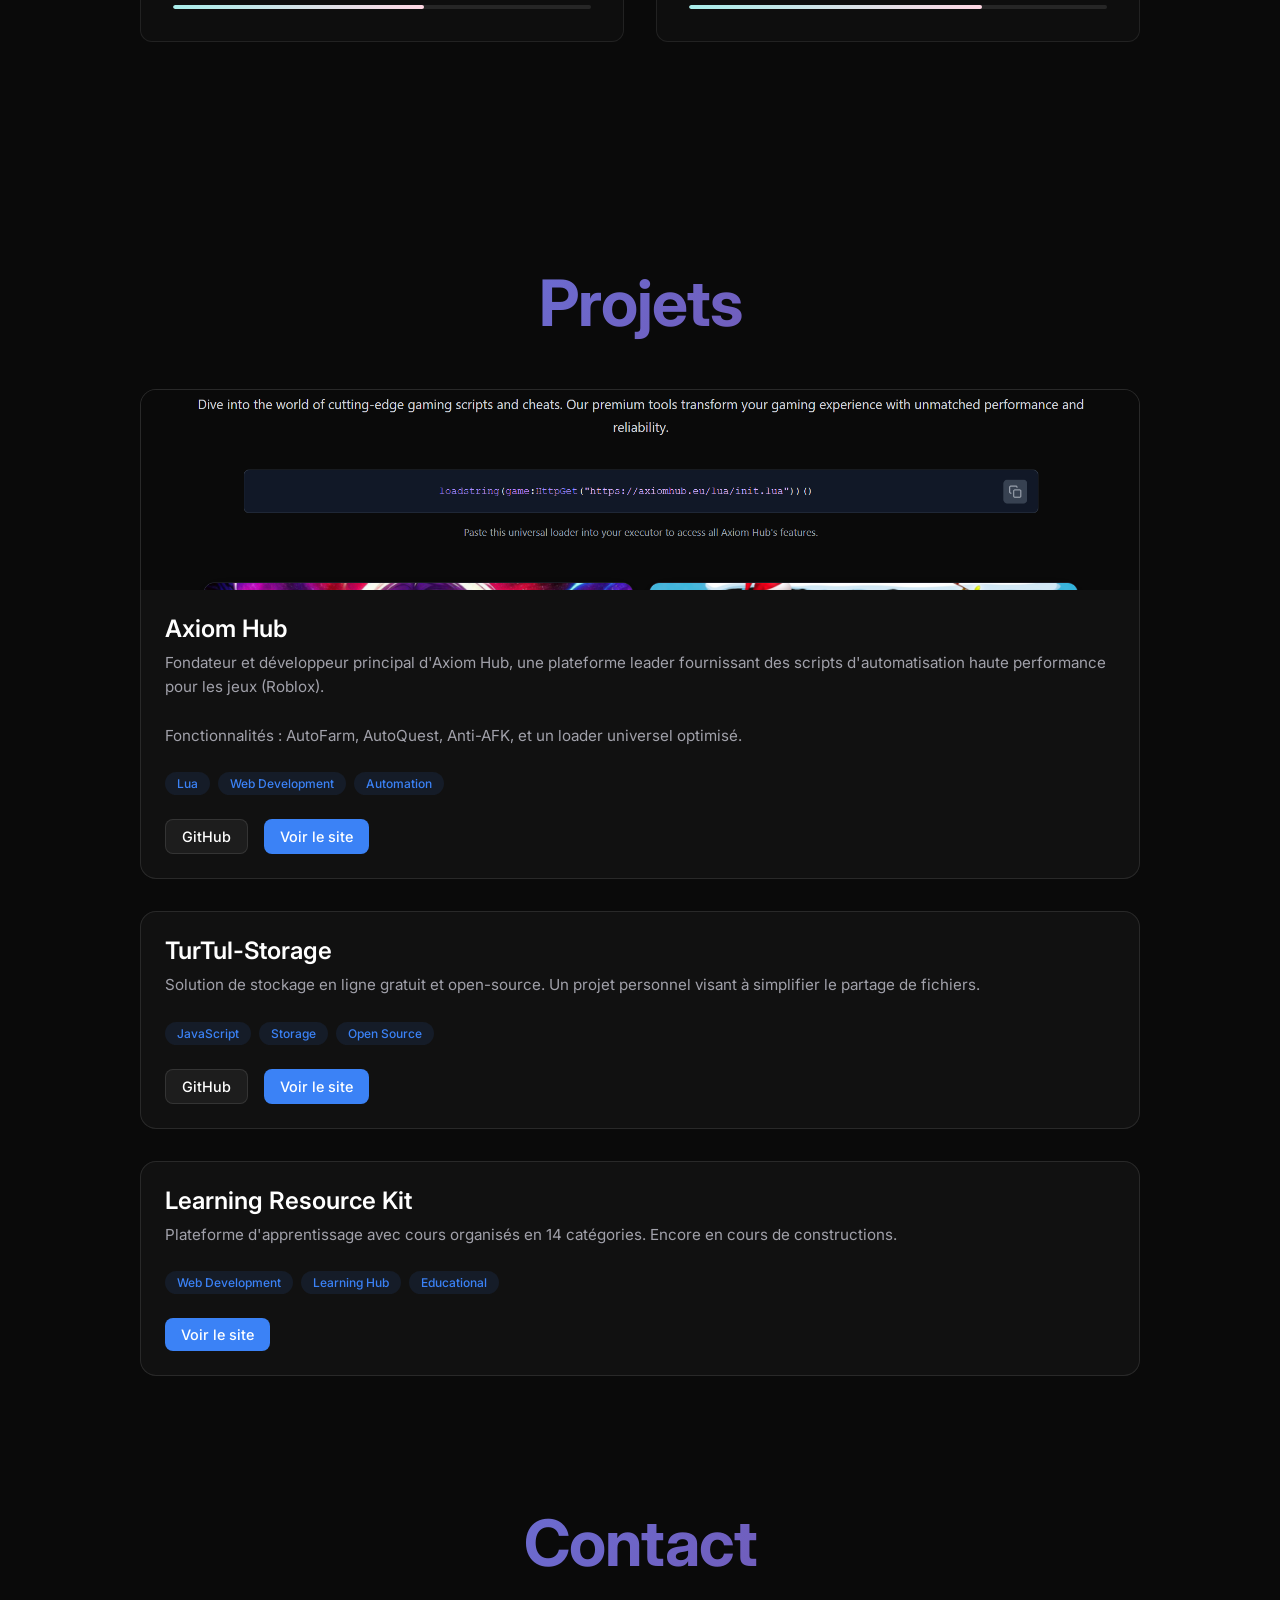
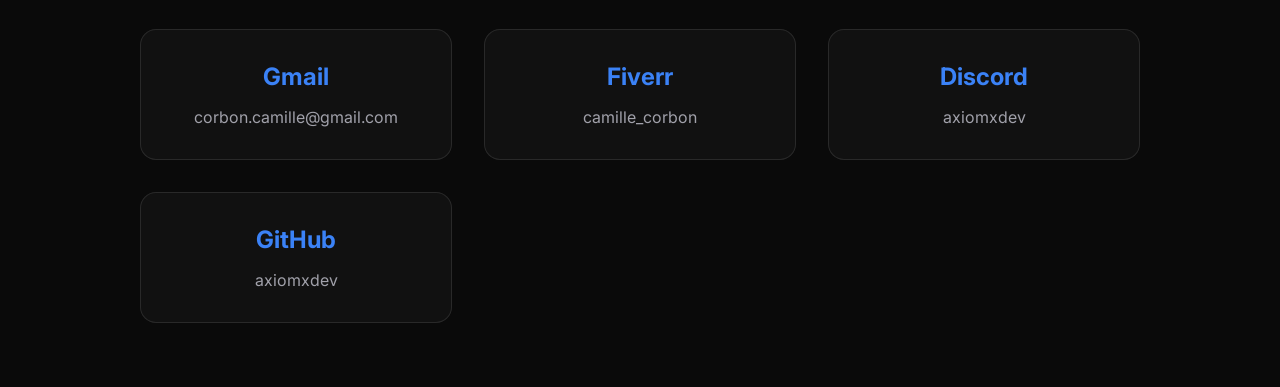
==== commit 3a1fcb7c: "Refine backend infrastructure description text" ====
--- a/index.html
+++ b/index.html
@@ -36,7 +36,7 @@
                     Développeur back-end
                 </p>
                 <p class="p-description">
-                    Je construis des infrastructures backend robustes, orientées scalabilité et simplicité d'intégration.
+                    Je construis des infrastructures backend, orientées scalabilité et simplicité d'intégration.
                 </p>
                 <p class="p-description">
                     Passionné par le <span class="highlight">Node.js</span>
@@ -233,6 +233,5 @@
             </div>
         </section>
     </main>
-    <script src="js/home.js"></script>
 </body>
-</html>+</html>
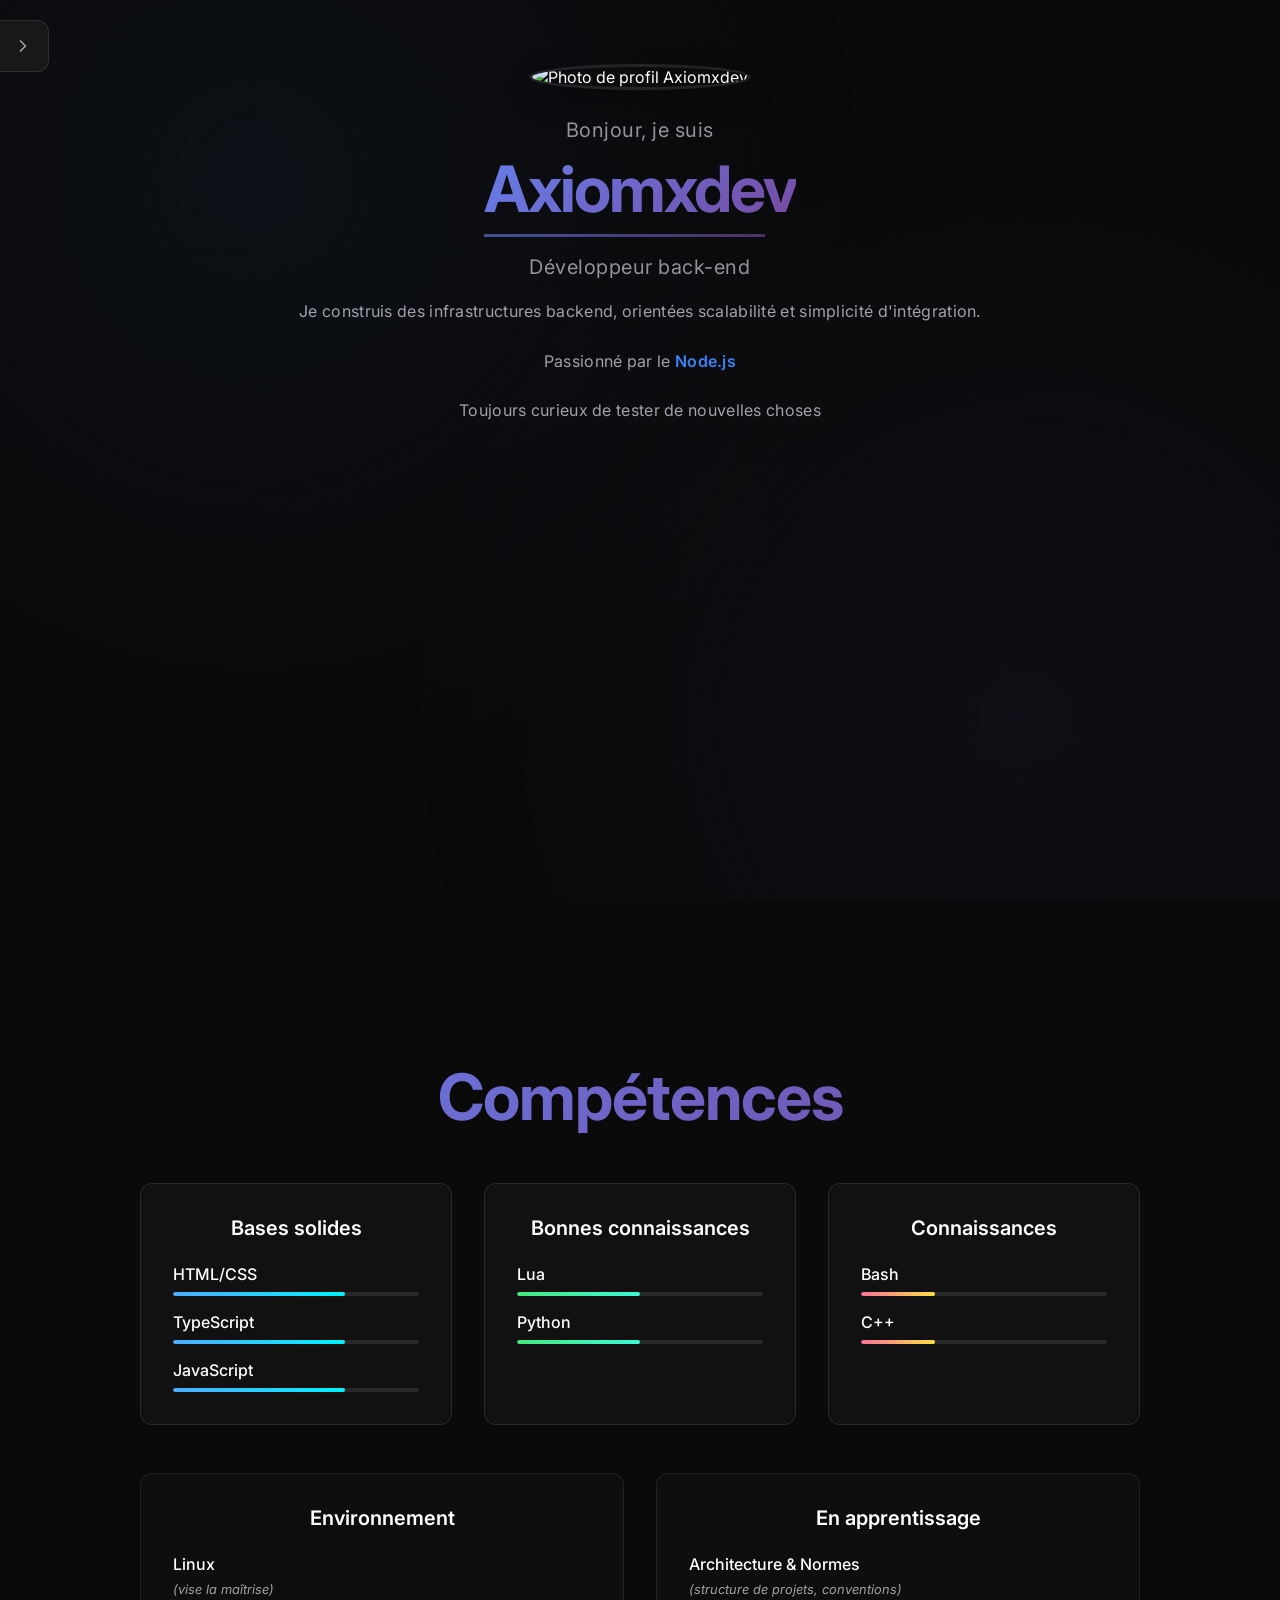
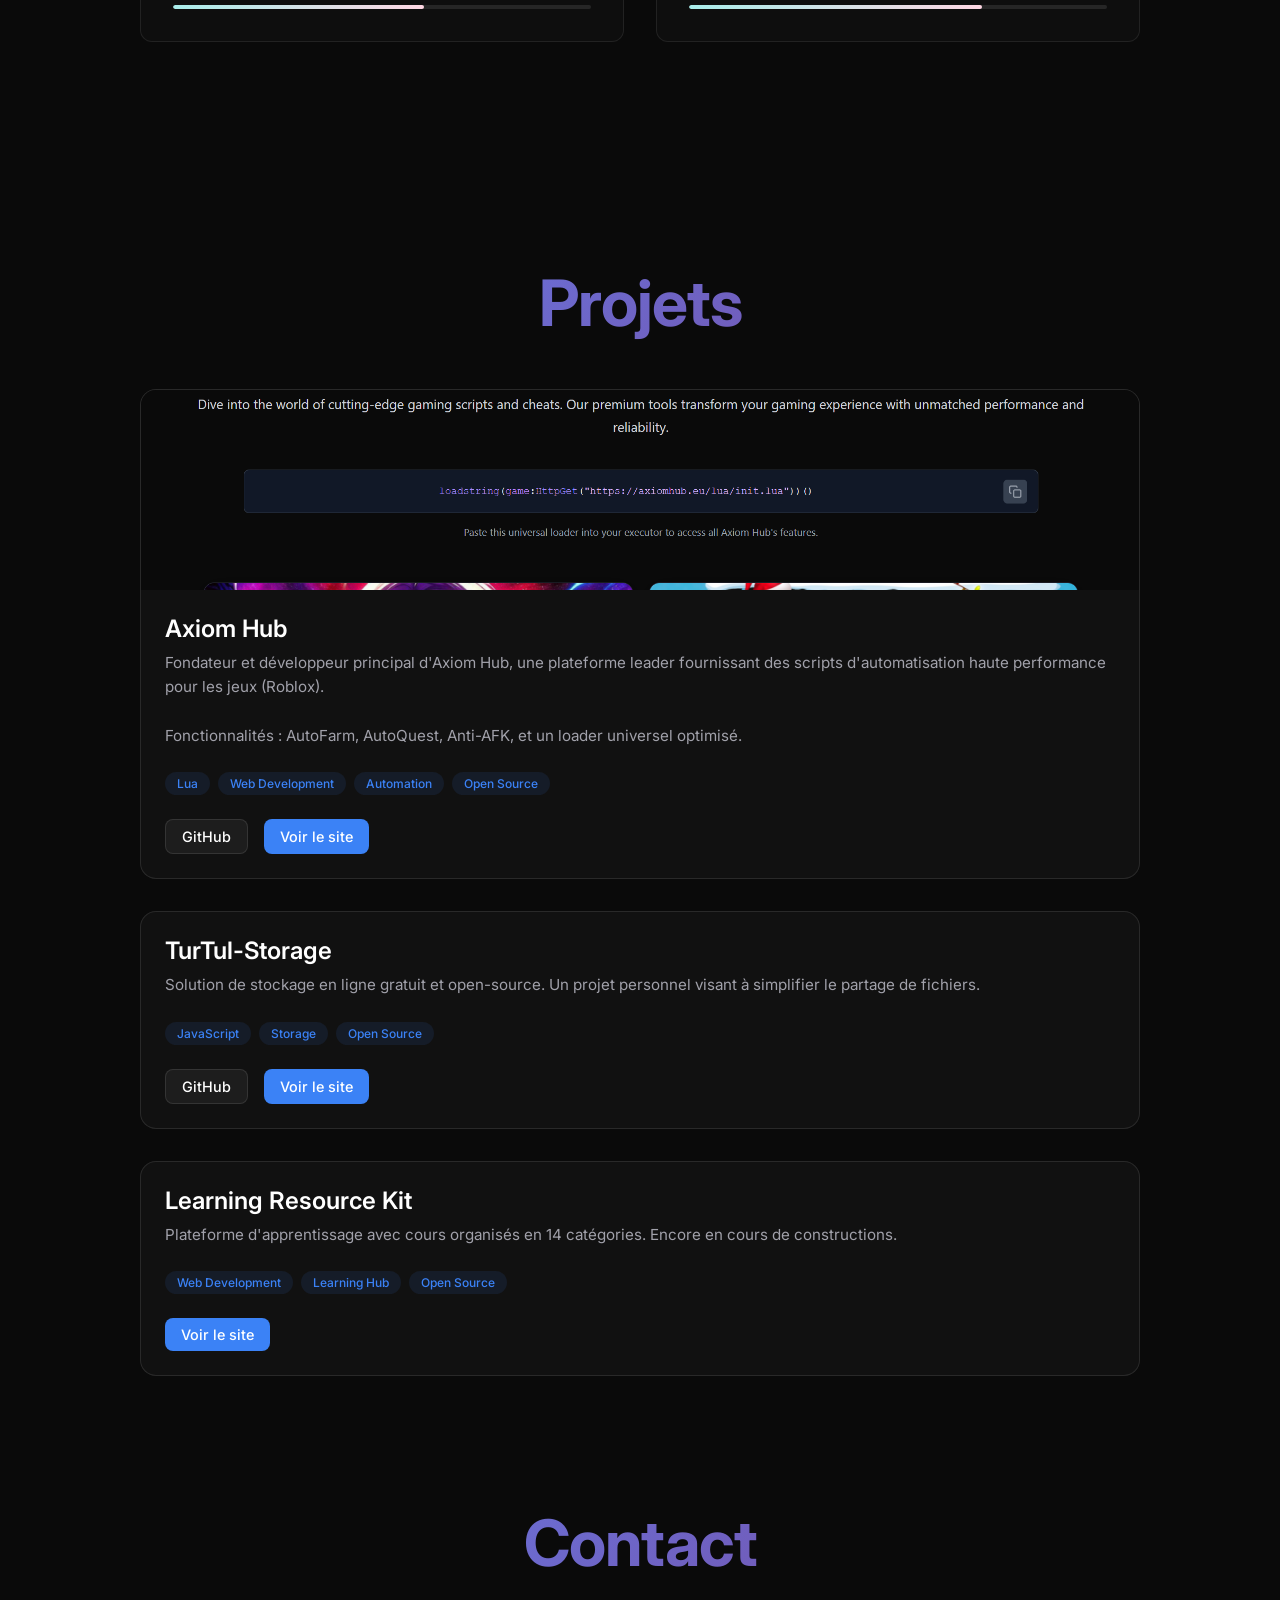
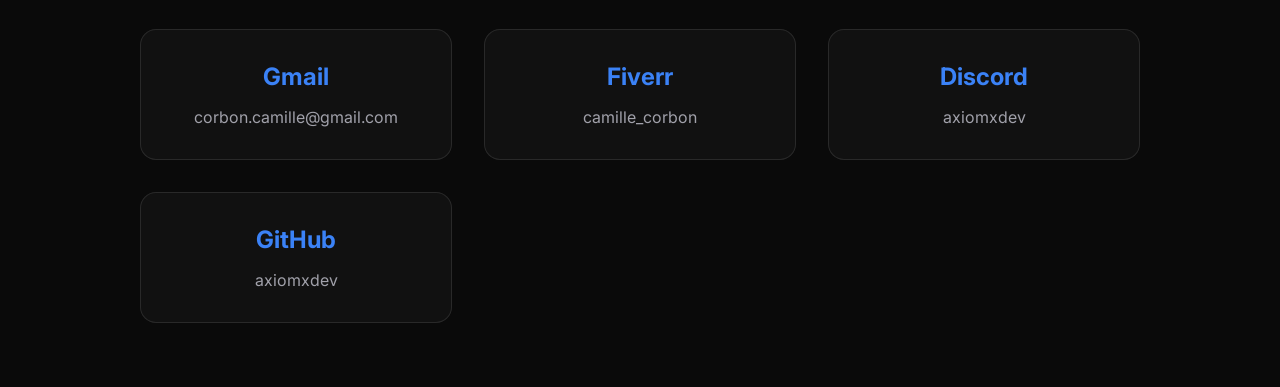
==== commit 48cde5d9: "Add 'Open Source' tag to project sections" ====
--- a/index.html
+++ b/index.html
@@ -142,6 +142,7 @@
                                 <span class="tag">Lua</span>
                                 <span class="tag">Web Development</span>
                                 <span class="tag">Automation</span>
+                                <span class="tag">Open Source</span>
                             </div>
                             <div class="project-links">
                                 <a href="https://github.com/axiomxdev/AxiomHubs" target="_blank" class="btn-project btn-secondary">GitHub</a>
@@ -179,7 +180,7 @@
                             <div class="project-tags">
                                 <span class="tag">Web Development</span>
                                 <span class="tag">Learning Hub</span>
-                                <span class="tag">Educational</span>
+                                <span class="tag">Open Source</span>
                             </div>
                             <div class="project-links">
                                 <a href="https://learningressourcekit.com" target="_blank" class="btn-project btn-primary">Voir le site</a>
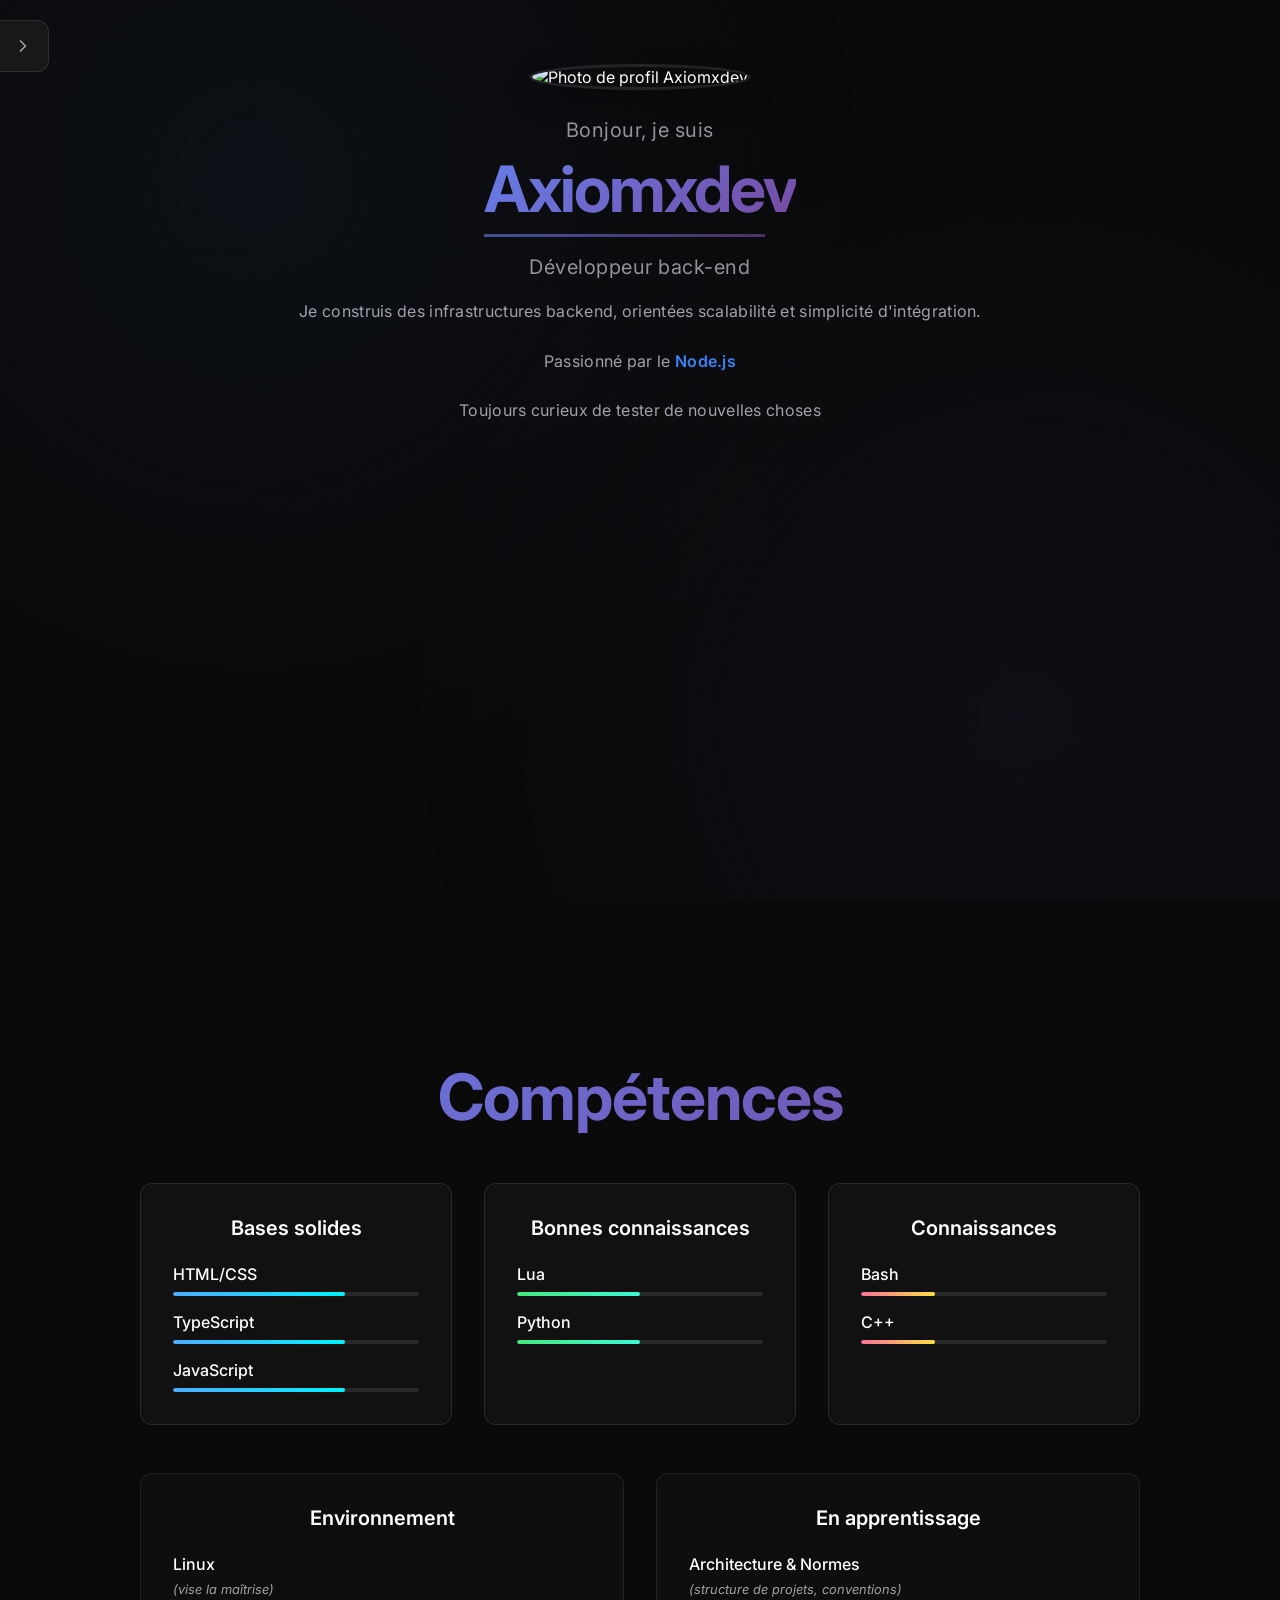
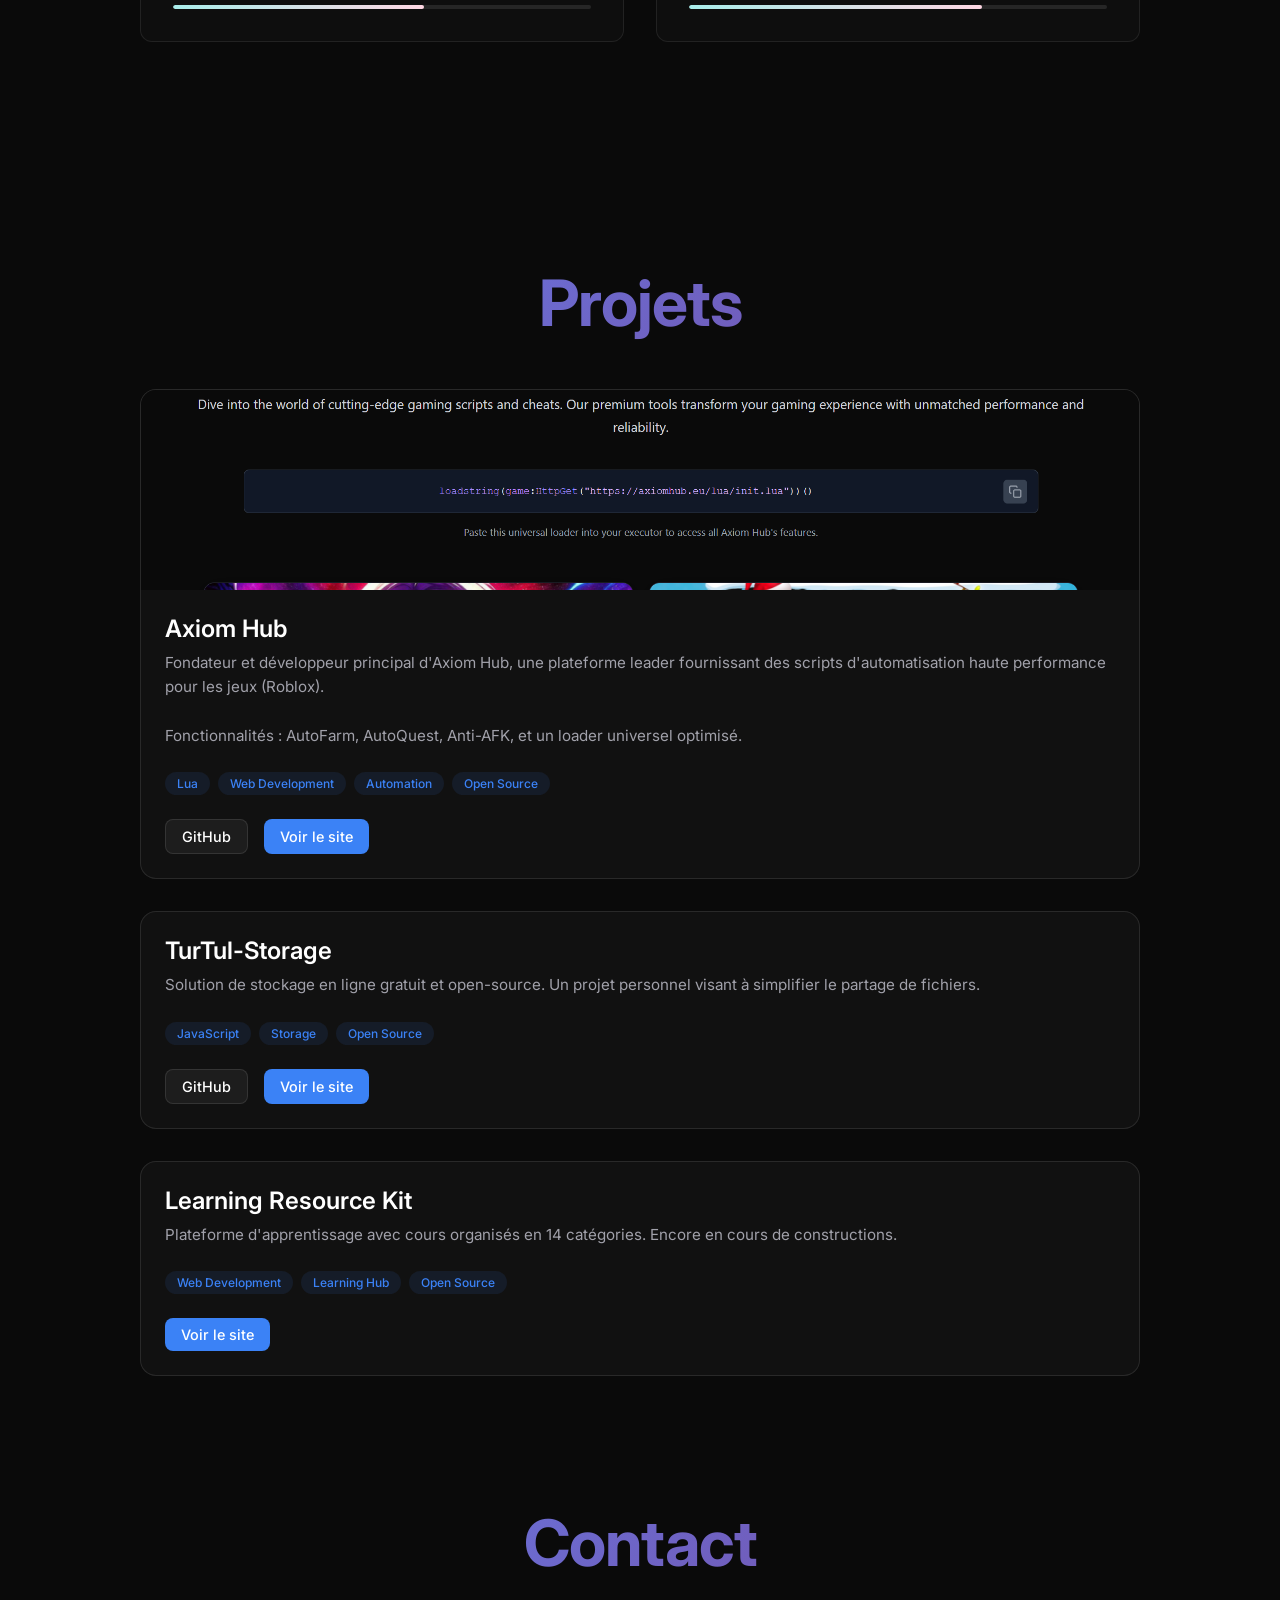
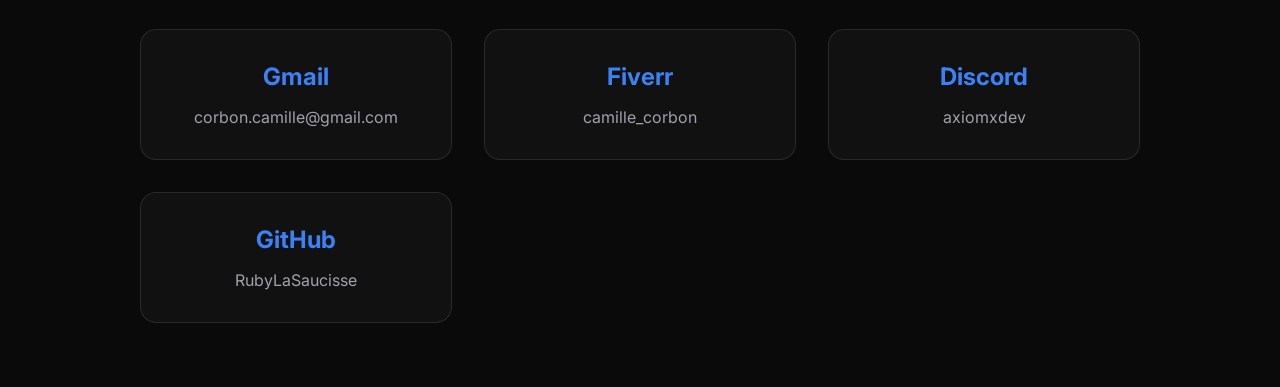
==== commit ba68a5bf: "Update GitHub username in contact info" ====
--- a/index.html
+++ b/index.html
@@ -227,7 +227,7 @@
                             <span>GitHub</span>
                         </div>
                         <div class="contact-info">
-                            <p>axiomxdev</p>
+                            <p>RubyLaSaucisse</p>
                         </div>
                     </a>
                 </div>
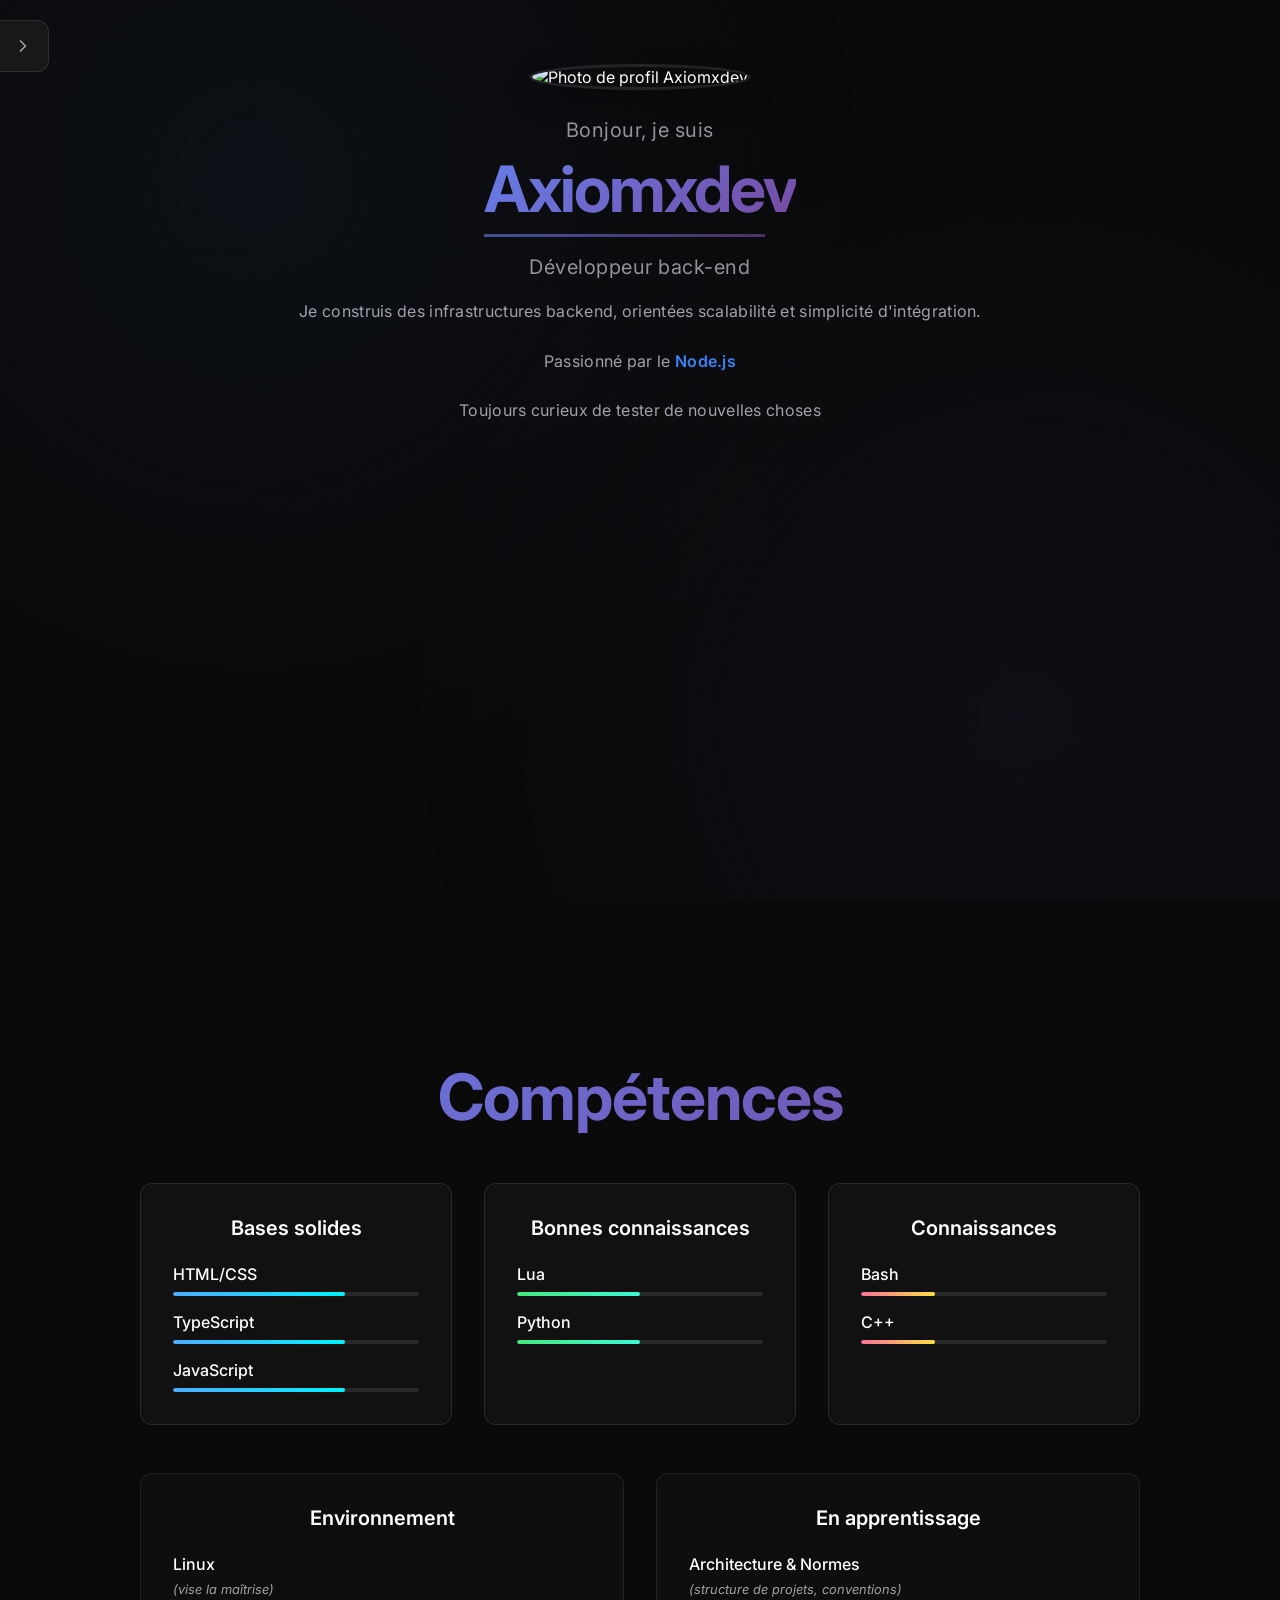
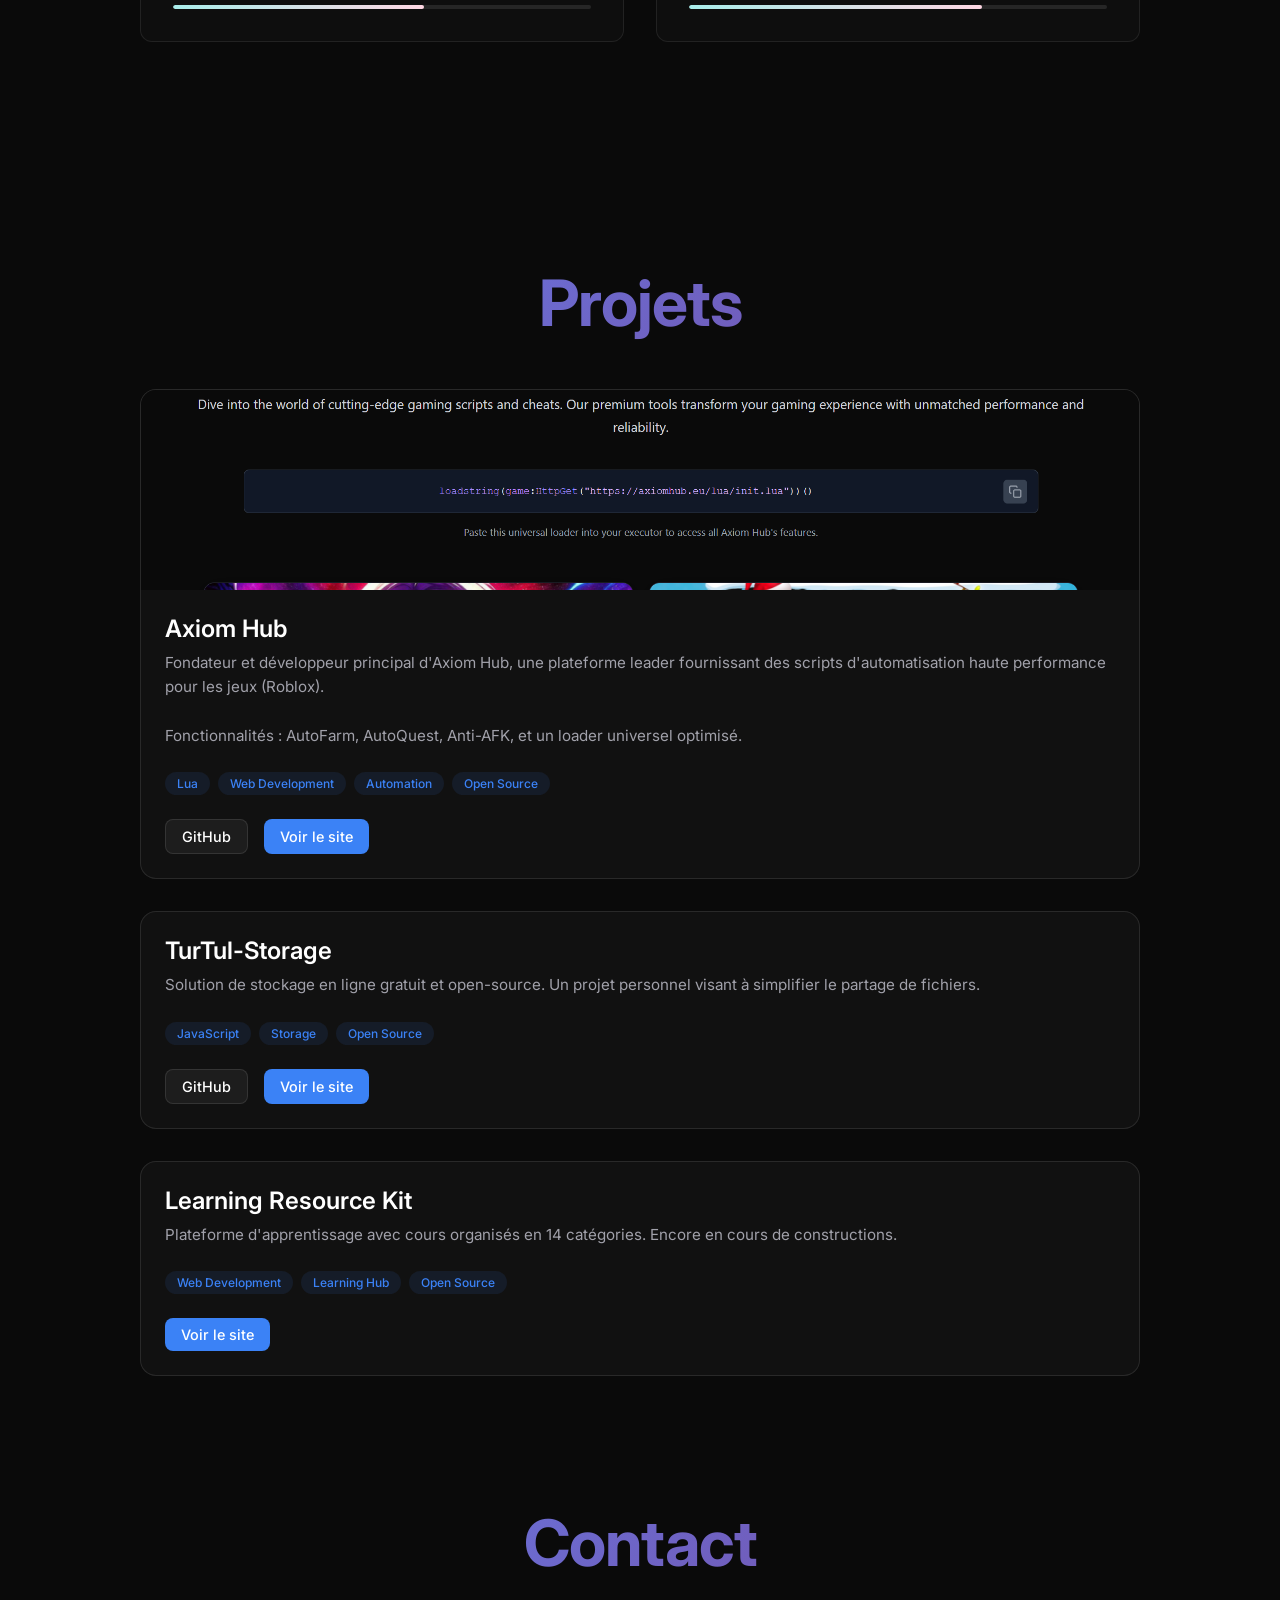
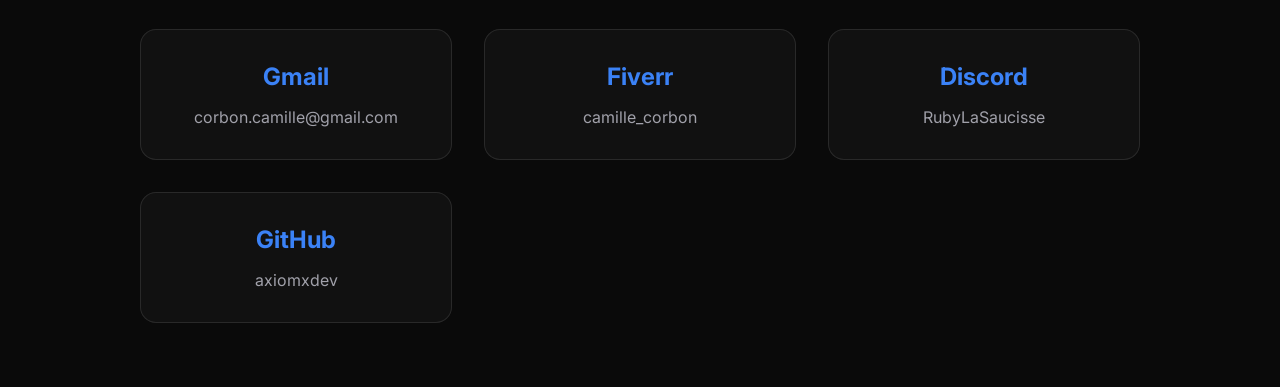
==== commit 23686b6c: "Update index.html" ====
--- a/index.html
+++ b/index.html
@@ -218,16 +218,16 @@
                             <span>Discord</span>
                         </div>
                         <div class="contact-info">
+                            <p>RubyLaSaucisse</p>
+                        </div>
+                    </div>
+
+                    <a href="https://github.com/axiomxdev" target="_blank" class="contact-card">
+                        <div class="contact-icon">
+                            <span>GitHub</span>
+                        </div>
+                        <div class="contact-info">
                             <p>axiomxdev</p>
-                        </div>
-                    </div>
-
-                    <a href="https://github.com/axiomxdev" target="_blank" class="contact-card">
-                        <div class="contact-icon">
-                            <span>GitHub</span>
-                        </div>
-                        <div class="contact-info">
-                            <p>RubyLaSaucisse</p>
                         </div>
                     </a>
                 </div>
